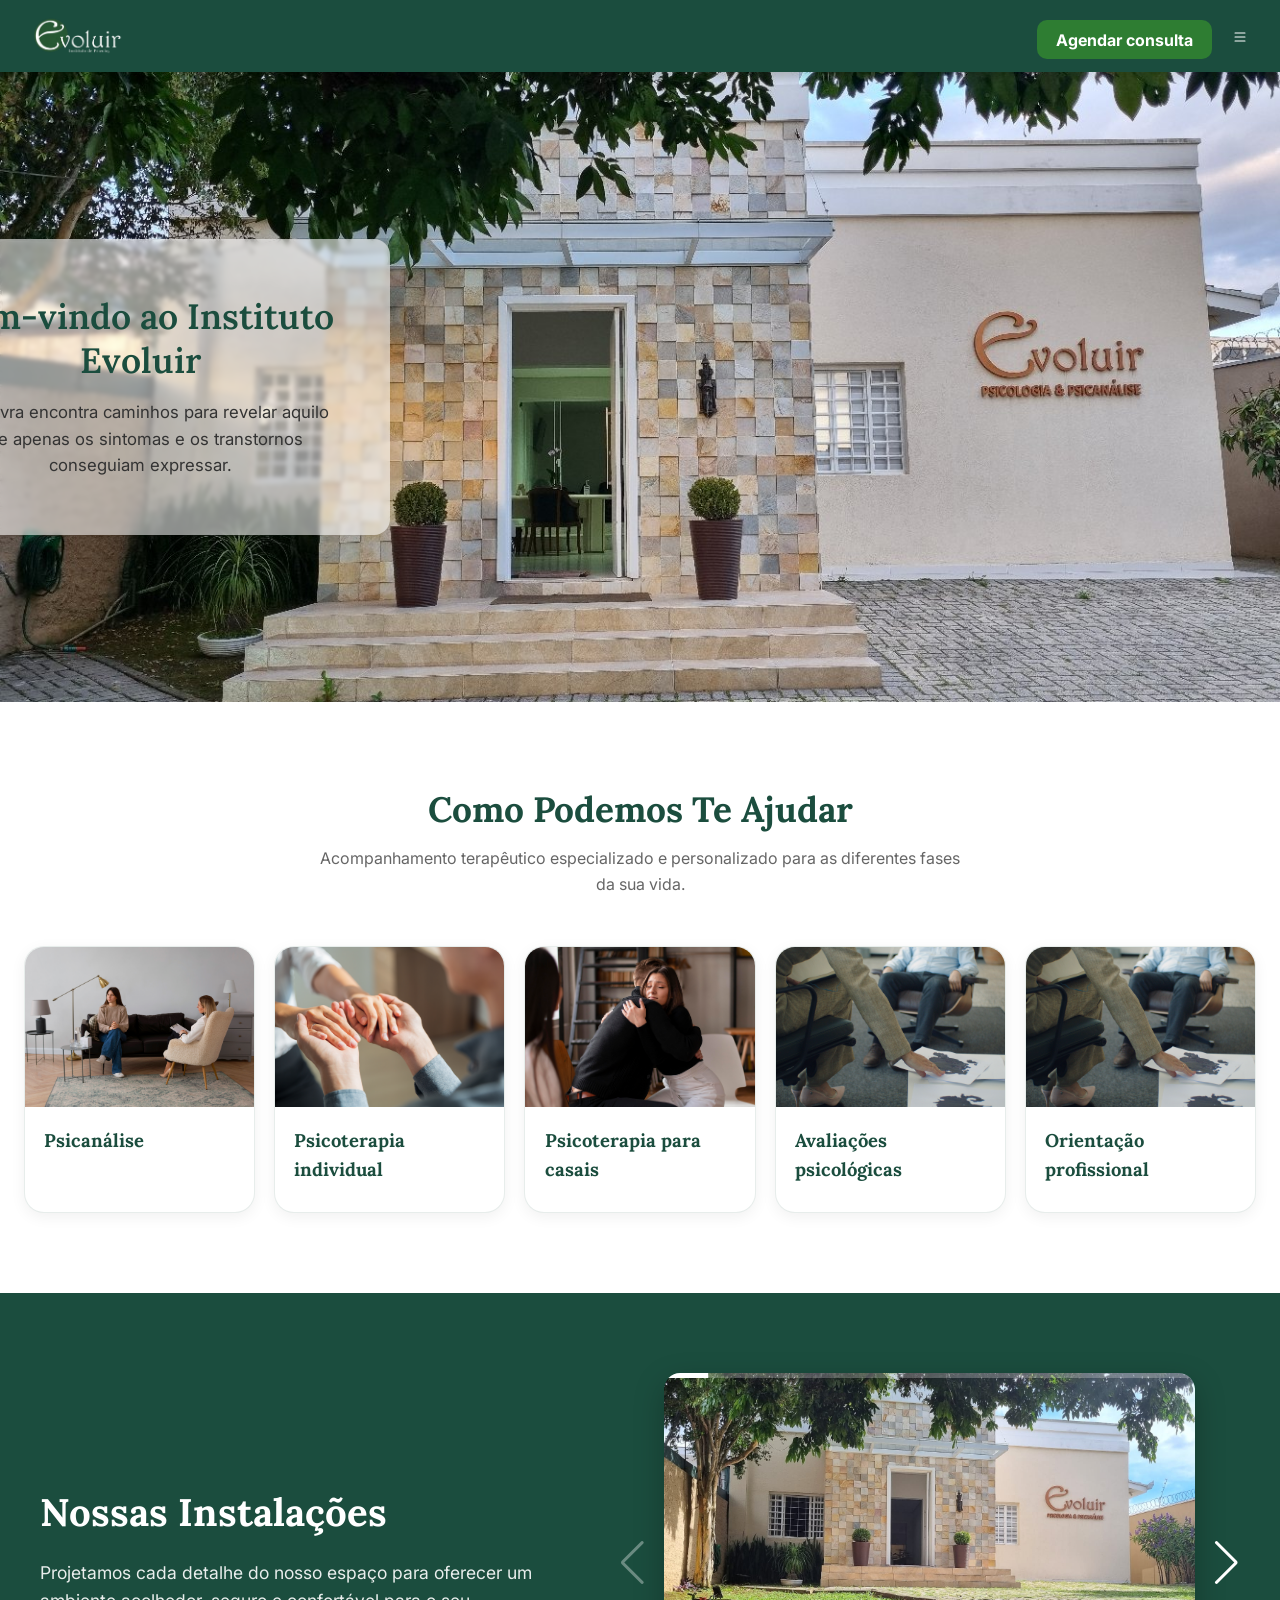
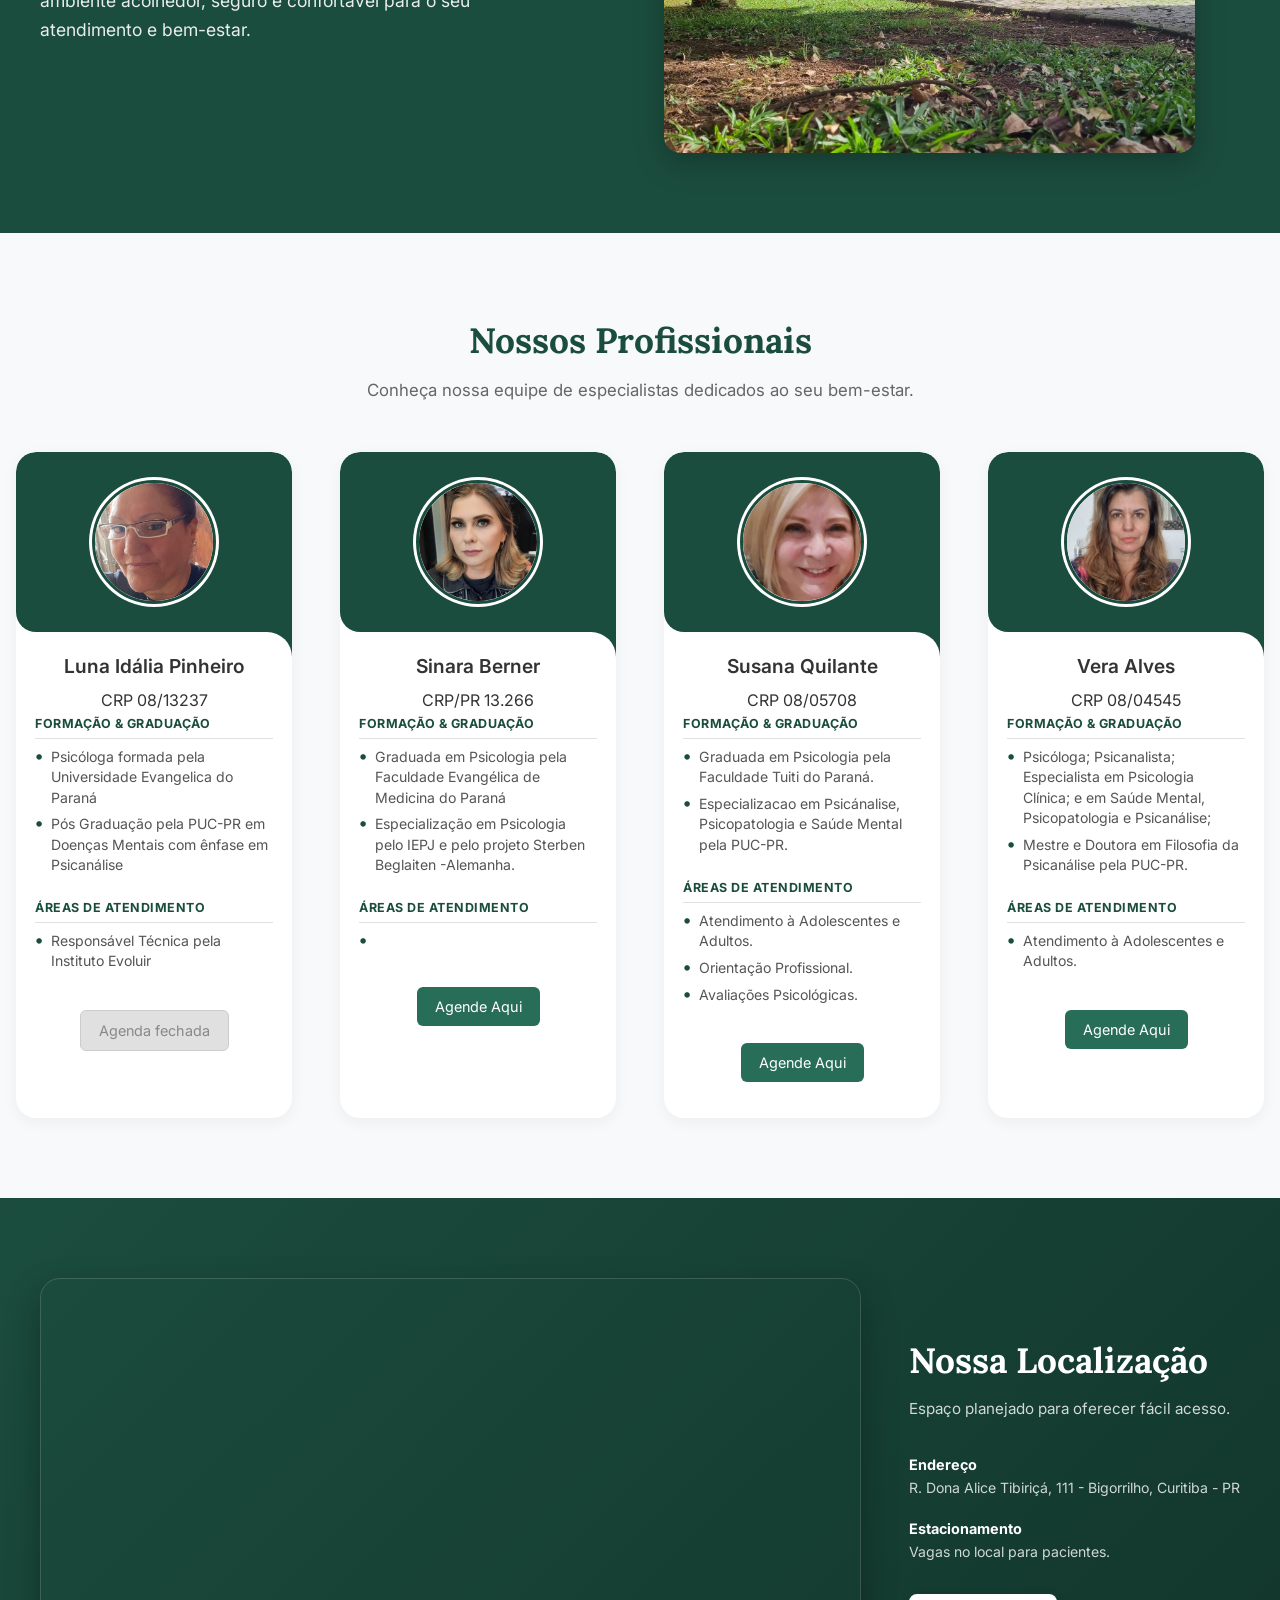
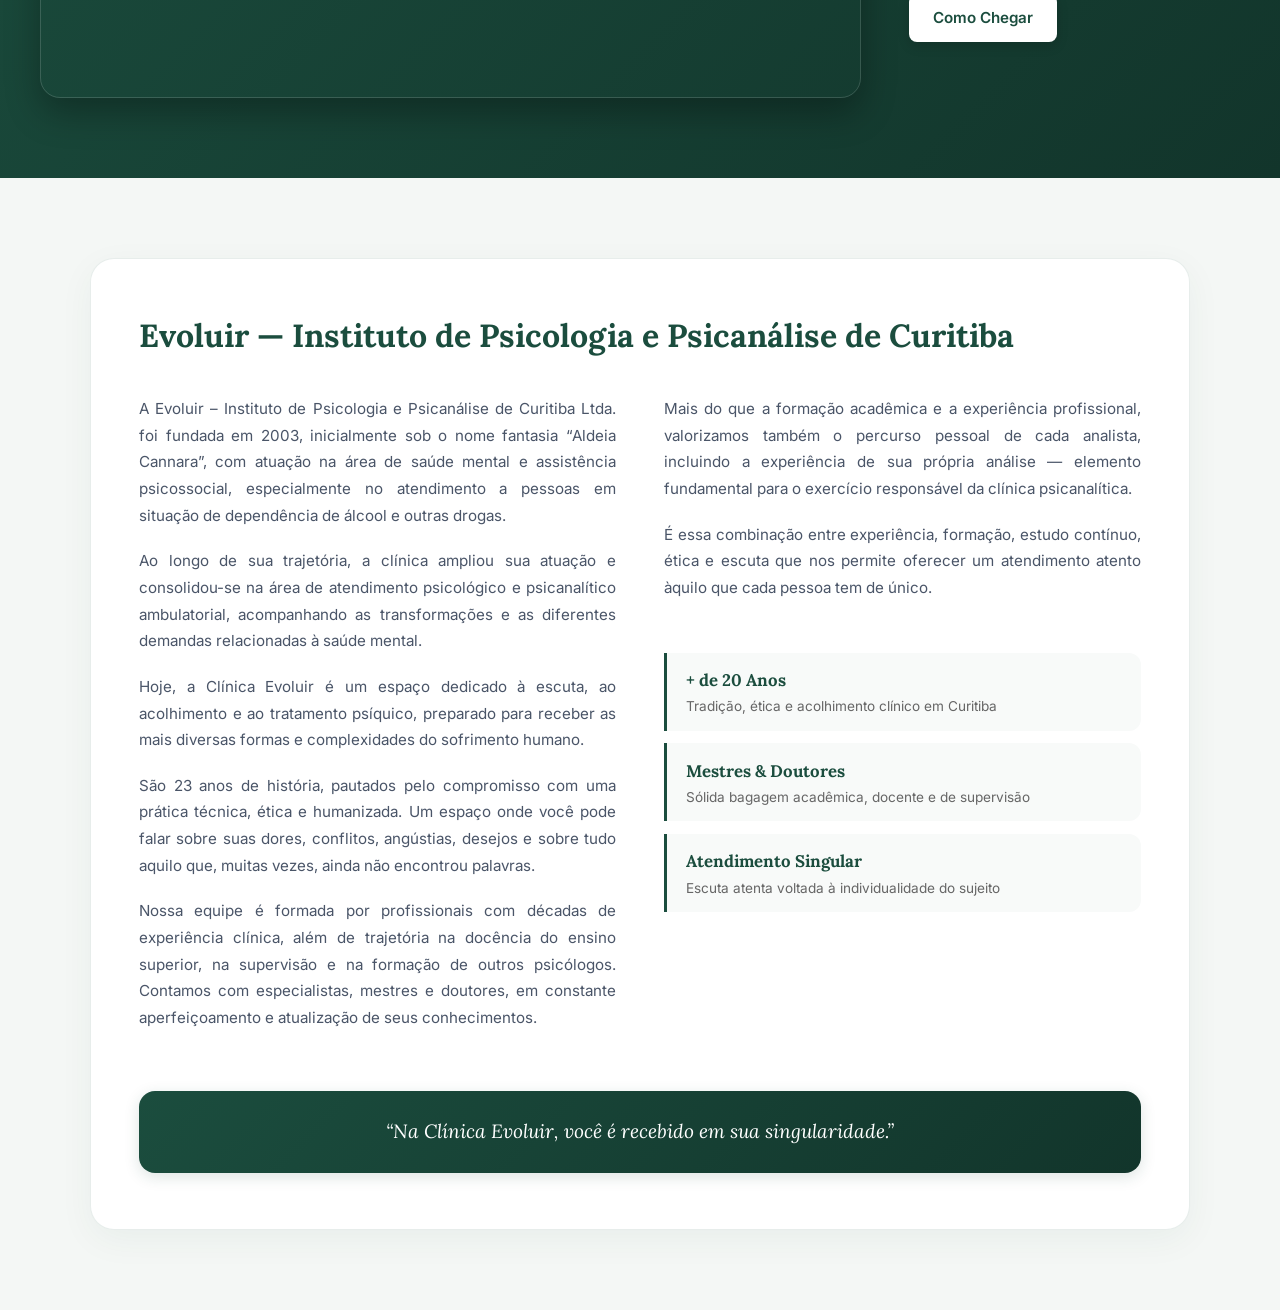
==== index.html @ 7d3ea805 "Files names changed to more appropriate names for the project. The main HTML file is now named index" ====
<!DOCTYPE html>
<html lang="en">
<meta name="viewport" content="width=device-width, initial-scale=1.0">
<head>
    <meta charset="UTF-8">
    <title>"Clinica Evoluir"</title>
    <!-- Link Swiper's CSS -->

    <link rel="stylesheet" href="swiper-bundle.min.css">

    <link rel="stylesheet" href="Site.css">
</head>
<body class="body">
    <header class="header">
        <div class="logo-nome">
            <img src="assets/logo-menu.png" alt="Logo da clínica" class="logo-img">
        </div>
        <div class="header-actions">
            <a href="#profissionais" class="agendar-button">Agendar consulta</a>
            <button class="menu-button" aria-label="Menu">
                <svg xmlns="http://www.w3.org/2000/svg" width="16" height="16" fill="currentColor" class="bi bi-list" viewBox="0 0 16 16">
                <path fill-rule="evenodd" d="M2.5 12a.5.5 0 0 1 .5-.5h10a.5.5 0 0 1 0 1H3a.5.5 0 0 1-.5-.5m0-4a.5.5 0 0 1 .5-.5h10a.5.5 0 0 1 0 1H3a.5.5 0 0 1-.5-.5m0-4a.5.5 0 0 1 .5-.5h10a.5.5 0 0 1 0 1H3a.5.5 0 0 1-.5-.5"/>
            </svg>
            </button>
        </div>
    </header>


    <main>
        <section class="hero">
            <div class="hero-overlay"></div>
            <div class="hero-content">
                <div class="hero-text">
                    <h1>Bem-vindo ao Instituto Evoluir</h1>
                    <p>A palavra encontra caminhos para revelar aquilo que apenas os sintomas e os transtornos conseguiam expressar.</p>
                </div>
                <!--<div class="hero-image">
                    <img src="assets/logo.png" alt="Imagem da logo-clinica">
                </div>-->   
            </div>
        </section>
        <section class="services">
                <div class="services-header">
                    <h2>Como Podemos Te Ajudar</h2>
                    <p>Acompanhamento terapêutico especializado e personalizado para as diferentes fases da sua vida.</p>
                </div>
            
                <div class="services-grid">
                    <div class="card">
                        <img src="assets/terapia.jpg" alt="Psicoterapia">
                        <div class="card-content">
                            <h2>Psicanálise</h2>
                            <p></p>
                        </div>
                    </div>
                    <div class="card">
                        <img src="assets/analise.jpg" alt="Análise Psicológica">
                        <div class="card-content">
                            <h2>Psicoterapia individual</h2>
                            <p></p>
                        </div>
                    </div>
                    <div class="card">
                        <img src="assets/casal.jpg" alt="Psicoterapia para casais">
                        <div class="card-content">
                            <h2>Psicoterapia para casais</h2>
                            <p></p>
                        </div>
                    </div>
                    <div class="card">
                        <img src="assets/porte.jpg" alt="Porte de arma">
                        <div class="card-content">
                            <h2>Avaliações psicológicas</h2>
                            <p></p>
                        </div>
                    </div>
                    <div class="card">
                        <img src="assets/porte.jpg" alt="Porte de arma">
                        <div class="card-content">
                            <h2>Orientação profissional</h2>
                            <p></p>
                        </div>
                    </div>
                </div>
            

        </section>  

        <section class="instalaions">
            <div class="instalaions-wrapper">
                
                <!-- Lado Esquerdo: Texto -->
                <div class="instalaions-text">
                    <h2>Nossas Instalações</h2>
                    <p>Projetamos cada detalhe do nosso espaço para oferecer um ambiente acolhedor, seguro e confortável para o seu atendimento e bem-estar.</p>
                </div>

                <!-- Lado Direito: Carrossel de Fotos Limpas -->
                <div class="ambientes-container">
                    <div class="ambientes-slider swiper">
                        <div class="swiper-wrapper">
                            
                            <div class="swiper-slide">
                                <img src="assets/entrada.jpeg" alt="Recepção da clínica" class="ambiente-img">
                            </div>

                            <div class="swiper-slide">
                                <img src="assets/hall.jpeg" alt="Hall de entrada" class="ambiente-img">
                            </div>

                            <div class="swiper-slide">
                                <img src="assets/porta.jpeg" alt="Entrada" class="ambiente-img">
                            </div>

                            <div class="swiper-slide">
                                <img src="assets/sala1.jpeg" alt="Sala 1" class="ambiente-img">
                            </div>

                            <div class="swiper-slide">
                                <img src="assets/porta.jpeg" alt="Sala 2" class="ambiente-img">
                            </div>

                            <div class="swiper-slide">
                                <img src="assets/sala3.jpeg" alt="Sala 3" class="ambiente-img">
                            </div>

                            <div class="swiper-slide">
                                <img src="assets/sala4.jpeg" alt="Sala 4" class="ambiente-img">
                            </div>

                            <div class="swiper-slide">
                                <img src="assets/sofas1.jpeg" alt="Sofas pequenos" class="ambiente-img">
                            </div>

                            <div class="swiper-slide">
                                <img src="assets/mesa.jpeg" alt="Mesa convievncia" class="ambiente-img">
                            </div>

                            <div class="swiper-slide">
                                <img src="assets/sofas2.jpeg" alt="Sofas grandes" class="ambiente-img">
                            </div>

                            <div class="swiper-slide">
                                <img src="assets/plantas.jpeg" alt="Plantas" class="ambiente-img">
                            </div>

                            <div class="swiper-slide">
                                <img src="assets/cafe.jpeg" alt="Mesa de café" class="ambiente-img">
                            </div>  
                        </div>
                        <div class="swiper-pagination amb-pagination"></div>
                    </div>

                    <!-- Botões e Paginação -->
                    <div class="swiper-button-next amb-next"></div>
                    <div class="swiper-button-prev amb-prev"></div>
                    
                </div>

            </div>
        </section>

        <section class="profissionals" id="profissionais">
            <!-- Cabeçalho -->
            <div class="professionals-header">
                <h1>Nossos Profissionais</h1>
                <p>Conheça nossa equipe de especialistas dedicados ao seu bem-estar.</p>
            </div>

            <!-- Grid de Cards -->
            <div class="professionals-grid">
                
                <!-- Profissional 1 -->
                <div class="card-profissional">
                    <div class="image-content">
                        <span class="overlay"></span>
                        <div class="card-image">
                            <img src="assets/luna.jpeg" alt="Psicóloga Vera" class="card-img">
                        </div>
                    </div>
                    <div class="card-profissional-content">
                        <h2 class="name">Luna Idália Pinheiro</h2>
                        <span class="crp">CRP 08/13237</span>

                        <div class="info-group">
                            <span class="group-title">Formação & Graduação</span>
                            <ul class="description-list">
                                <li>Psicóloga formada pela Universidade Evangelica do Paraná</li>
                                <li>Pós Graduação pela PUC-PR em Doenças Mentais com ênfase em Psicanálise</li>
                            </ul>
                        </div>

                        <div class="info-group">
                            <span class="group-title">Áreas de Atendimento</span>
                            <ul class="description-list">
                                <li>Responsável Técnica pela Instituto Evoluir</li>
                            </ul>
                        </div>

                        <a href="#" 
                        target="_blank" 
                        rel="noopener noreferrer" 
                        class="button-profissional agenda-fechada">
                            Agenda fechada
                        </a>
                    </div>
                </div>

                <!-- Profissional 2 -->
                <div class="card-profissional">
                    <div class="image-content">
                        <span class="overlay"></span>
                        <div class="card-image">
                            <img src="assets/sinara.jpeg" alt="Psicóloga Vera" class="card-img">
                        </div>
                    </div>
                    <div class="card-profissional-content">
                        <h2 class="name">Sinara Berner</h2>
                        <span class="crp">CRP/PR 13.266</span>

                        <div class="info-group">
                            <span class="group-title">Formação & Graduação</span>
                            <ul class="description-list">
                                <li>Graduada em Psicologia pela Faculdade Evangélica de Medicina do Paraná</li>
                                <li>Especialização em  Psicologia pelo IEPJ e pelo projeto Sterben Beglaiten -Alemanha.</li>
                            </ul>
                        </div>

                        <div class="info-group">
                            <span class="group-title">Áreas de Atendimento</span>
                            <ul class="description-list">
                                <li></li>
                            </ul>
                        </div>

                        <a href="https://wa.me/5541998379908?text=Ol%C3%A1!%20Gostaria%20de%20agendar%20uma%20consulta%20com%20a%20Sinara" 
                        target="_blank" 
                        rel="noopener noreferrer" 
                        class="button-profissional">
                            Agende Aqui
                        </a>
                    </div>
                </div>

                <!-- Profissional 3 -->
                <div class="card-profissional">
                    <div class="image-content">
                        <span class="overlay"></span>
                        <div class="card-image">
                            <img src="assets/susana.jpeg" alt="Psicóloga Susana" class="card-img">
                        </div>
                    </div>
                    <div class="card-profissional-content">
                        <h2 class="name">Susana Quilante</h2>
                        <span class="crp">CRP 08/05708</span>

                        <div class="info-group">
                            <span class="group-title">Formação & Graduação</span>
                            <ul class="description-list">
                                <li>Graduada em Psicologia pela Faculdade Tuiti do Paraná.</li>
                                <li>Especializacao em Psicánalise, Psicopatologia e Saúde Mental pela PUC-PR.</li>
                            </ul>
                        </div>

                        <div class="info-group">
                            <span class="group-title">Áreas de Atendimento</span>
                            <ul class="description-list">
                                <li>Atendimento à Adolescentes e Adultos.</li>
                                <li>Orientação Profissional.</li>
                                <li>Avaliações Psicológicas.</li>
                            </ul>
                        </div>

                        <a href="https://wa.me/5541996547427?text=Ol%C3%A1!%20Gostaria%20de%20agendar%20uma%20consulta%20com%20a%20Susana" 
                        target="_blank" 
                        rel="noopener noreferrer" 
                        class="button-profissional">
                            Agende Aqui
                        </a>
                    </div>
                </div>

                <!-- Profissional 4 -->
                <div class="card-profissional">
                    <div class="image-content">
                        <span class="overlay"></span>
                        <div class="card-image">
                            <img src="assets/vera.jpeg" alt="Psicóloga Vera" class="card-img">
                        </div>
                    </div>
                    <div class="card-profissional-content">
                        <h2 class="name">Vera Alves</h2>
                        <span class="crp">CRP 08/04545</span>

                        <div class="info-group">
                            <span class="group-title">Formação & Graduação</span>
                            <ul class="description-list">
                                <li>Psicóloga; Psicanalista; Especialista em Psicologia Clínica; e em Saúde Mental, Psicopatologia e Psicanálise; </li>
                                <li>Mestre e Doutora em Filosofia da Psicanálise pela PUC-PR.</li>
                            </ul>
                        </div>

                        <div class="info-group">
                            <span class="group-title">Áreas de Atendimento</span>
                            <ul class="description-list">
                                <li>Atendimento à Adolescentes e Adultos.</li>
                            </ul>
                        </div>

                        <a href="https://wa.me/5541991066056?text=Ol%C3%A1!%20Gostaria%20de%20agendar%20uma%20consulta%20com%20a%20Vera" 
                        target="_blank" 
                        rel="noopener noreferrer" 
                        class="button-profissional">
                            Agende Aqui
                        </a>
                    </div>
                </div>

            </div>
        </section>
        <section class="aboutUs">

        </section>
        
        <section class="location">  
            <div class="location-wrapper">

                <!-- Lado Esquerdo: Mapa em moldura elegante -->
                <div class="location-map">
                    <iframe 
                        src="https://www.google.com/maps/embed?pb=!1m18!1m12!1m3!1d3602.9744691841884!2d-49.30274632341815!3d-25.439117077555995!2m3!1f0!2f0!3f0!3m2!1i1024!2i768!4f13.1!3m3!1m2!1s0x94dce3eb5d4f36d3%3A0xaa6d01680b6d0984!2sEvoluir%20Cl%C3%ADnica%20de%20Psicologia%20e%20Psican%C3%A1lise!5e0!3m2!1spt-BR!2sbr!4v1788542280887!5m2!1spt-BR!2sbr" 
                        allowfullscreen="" 
                        loading="lazy" 
                        referrerpolicy="strict-origin-when-cross-origin">
                    </iframe>
                </div>

                <div class="location-card">
                    <h2>Nossa Localização</h2>
                    <p class="location-subtitle">Espaço planejado para oferecer fácil acesso.</p>

                    <div class="location-details">
                        <div class="detail-item">
                            <div>
                                <strong>Endereço</strong>
                                <p>R. Dona Alice Tibiriçá, 111 - Bigorrilho, Curitiba - PR</p>
                            </div>
                        </div>

                        <div class="detail-item">
                            <div>
                                <strong>Estacionamento</strong>
                                <p>Vagas no local para pacientes.</p>
                            </div>
                        </div>
                    </div>

                    <a href="https://maps.app.goo.gl/1vrcuGnahmhShTMq5" target="_blank" class="btn-maps">
                        Como Chegar
                    </a>
                </div>

            </div>
        </section>

       <section class="about" id="sobre">
            <div class="about-card">
                
                <!-- Cabeçalho -->
                <div class="about-header">
                    <h2>Evoluir — Instituto de Psicologia e Psicanálise de Curitiba</h2>
                </div>

                <!-- Layout em 2 Colunas -->
                <div class="about-grid">
                    
                    <!-- Coluna Esquerda: 5 Parágrafos -->
                    <div class="about-text-block">
                        <p>
                            A Evoluir – Instituto de Psicologia e Psicanálise de Curitiba Ltda. foi fundada em 2003, inicialmente sob o nome fantasia “Aldeia Cannara”, com atuação na área de saúde mental e assistência psicossocial, especialmente no atendimento a pessoas em situação de dependência de álcool e outras drogas.
                        </p>
                        <p>
                            Ao longo de sua trajetória, a clínica ampliou sua atuação e consolidou-se na área de atendimento psicológico e psicanalítico ambulatorial, acompanhando as transformações e as diferentes demandas relacionadas à saúde mental.
                        </p>
                        <p>
                            Hoje, a Clínica Evoluir é um espaço dedicado à escuta, ao acolhimento e ao tratamento psíquico, preparado para receber as mais diversas formas e complexidades do sofrimento humano.
                        </p>
                        <p>
                            São 23 anos de história, pautados pelo compromisso com uma prática técnica, ética e humanizada. Um espaço onde você pode falar sobre suas dores, conflitos, angústias, desejos e sobre tudo aquilo que, muitas vezes, ainda não encontrou palavras.
                        </p>
                        <p>
                            Nossa equipe é formada por profissionais com décadas de experiência clínica, além de trajetória na docência do ensino superior, na supervisão e na formação de outros psicólogos. Contamos com especialistas, mestres e doutores, em constante aperfeiçoamento e atualização de seus conhecimentos.
                        </p>
                    </div>

                    <!-- Coluna Direita: 2 Parágrafos Finais + 3 Pilares -->
                    <div class="about-text-block">
                        <p>
                            Mais do que a formação acadêmica e a experiência profissional, valorizamos também o percurso pessoal de cada analista, incluindo a experiência de sua própria análise — elemento fundamental para o exercício responsável da clínica psicanalítica.
                        </p>
                        <p>
                            É essa combinação entre experiência, formação, estudo contínuo, ética e escuta que nos permite oferecer um atendimento atento àquilo que cada pessoa tem de único.
                        </p>

                        <!-- 3 Pilares abaixo dos 2 últimos parágrafos -->
                        <div class="about-pillars">
                            <div class="pillar-item">
                                <strong>+ de 20 Anos</strong>
                                <span>Tradição, ética e acolhimento clínico em Curitiba</span>
                            </div>
                            <div class="pillar-item">
                                <strong>Mestres & Doutores</strong>
                                <span>Sólida bagagem acadêmica, docente e de supervisão</span>
                            </div>
                            <div class="pillar-item">
                                <strong>Atendimento Singular</strong>
                                <span>Escuta atenta voltada à individualidade do sujeito</span>
                            </div>
                        </div>
                    </div>

                </div>

                <!-- Banner de Fechamento -->
                <div class="about-quote">
                    <p>“Na Clínica Evoluir, você é recebido em sua singularidade.”</p>
                </div>

            </div>
        </section>
    </main>
</body>

<!-- Swiper JS -->
    <script src="swiper-bundle.min.js"></script>
    <script src="scripts.js"></script>


</html>
---- Site.css ----
@import url('https://fonts.googleapis.com/css2?family=Inter:wght@300;400;600&family=Lora:wght@500;600&display=swap');
* {
  margin: 0;
  padding: 0;
  box-sizing: border-box;
}

html{
  scroll-behavior: smooth;
}

.header {
  background-color: #1b4d3e;
  color: #fff;
  box-shadow: 0 6px 6px rgba(0, 0, 0, 0.1);
  display: flex;
  justify-content: space-between;
  align-items: center;
  padding: 1rem 2rem;
  position: sticky;
  top: 0;
  z-index: 100;
  font-weight: bold;
}
.logo-nome {
  display: flex;
  align-items: center;
}
.logo-img {
  height: 40px; /* Altura ideal para cabeçalhos (ajuste entre 35px e 50px se precisar) */
  width: auto;  /* Mantém a proporção original da imagem sem achatar */
  object-fit: contain;
}
    
.agendar-button {
  background-color: #2e7d32;
  color: white;
  padding: 0.6rem 1.2rem;
  text-decoration: none;
  border-radius: 10px;
  font-weight: bold;
}

.menu-button {
  background: none;
  border: none;
  color: white;
  font-size: 1.8rem;
  cursor: pointer;
  margin-left: 1rem;
}
.body {
  font-family: 'Inter', sans-serif;
  line-height: 1.6;
  color: #333;
    
}

.hero {
  position: relative;
  min-height: 70vh;
  display: flex;
  align-items: center;
  justify-content: center;
  overflow: hidden;
  color: white;
  isolation: isolate;
}

.hero::before {
  content: "";
  position: absolute;
  top: 0;
  left: 0;
  width: 100%;
  height: 100%;
  background-image:url('assets/clinica.jpeg');
  background-size: cover;
  background-position: center;
  z-index: -1;
}

/* 1. ESTILOS DE COMPUTADOR (Fora do @media) */
.hero-content {
  display: flex;
  flex-direction: row; /* Fica lado a lado por padrão */
  justify-content: space-between;
  align-items: center;
  width: 100%;
  max-width: 1100px;
  padding-left: 0;
  margin-left: -400px;
  z-index: 1;
}

.hero-text {
  flex: 1;
  max-width: 500px; /* Limita a largura da caixa para não ocupar a tela toda */
  background: rgba(255, 255, 255, 0.55); /* Branco com 60% de opacidade */
  backdrop-filter: blur(2px); /* Suaviza sutilmente a imagem exatamente atrás do card */
  padding: 3.5rem;
  border-radius: 16px;
  box-shadow: 0 10px 30px rgba(0, 0, 0, 0.12); /* Sombra leve para dar profundidade */
 
  
  text-align: center;
  display: flex;
  flex-direction: column;
  align-items: center;
}

.hero-text h1 {
  font-family: 'Lora', serif;
  font-size: 2.2rem;
  font-weight: 600;
  line-height: 1.25;
  color: #1b4d3e; /* Verde institucional da clínica */
  margin-bottom: 1rem;
}
.hero-text p {
  font-family: 'Inter', sans-serif;
  font-size: 1.05rem;
  font-weight: 400;
  line-height: 1.6;
  color: #333333; /* Texto escuro para perfeita leitura */
  margin-bottom: 0;
}

.hero-image {
  flex: 1;
  display: flex;
  justify-content: flex-end;
}

.hero-image img {
  max-width: 100%;
  width: 100%;
  height: auto;
}

/* 2. ESTILOS DE CELULAR (Apenas o que muda em telas pequenas) */
@media (max-width: 768px) {
  .hero-content {
    flex-direction: column-reverse; /* Empilha no celular: logo acima do texto */
    text-align: center;
  }

  .hero-text {
    margin-left: 0;
  }

  .hero-image {
    justify-content: center;
    margin-bottom: 1.5rem;
  }
}

/* Seção Geral */
.services {
  padding: 5rem 1.5rem;
  background-color: #ffffff;
  display: flex;
  flex-direction: column;
  align-items: center;
  width: 100%;
  box-sizing: border-box;
}

/* Cabeçalho no Topo */
.services-header {
  text-align: center;
  max-width: 650px;
  margin-bottom: 3rem;
}

.services-header h2 {
  font-family: 'Lora', serif;
  font-size: 2.2rem;
  color: #1b4d3e;
  margin-bottom: 0.5rem;
}

.services-header p {
  font-family: 'Inter', sans-serif;
  font-size: 1rem;
  color: #666666;
}

/* GRADE DE 5 COLUNAS LADO A LADO NO PC */
.services-grid {
  display: grid;
  grid-template-columns: repeat(5, 1fr); /* Força os 5 cards na mesma linha */
  gap: 1.2rem;
  max-width: 1400px;
  width: 100%;
}

/* Card Individual */
.card {
  background-color: #ffffff;
  border-radius: 20px;
  overflow: hidden;
  box-shadow: 0 4px 15px rgba(0, 0, 0, 0.06);
  border: 1px solid rgba(27, 77, 62, 0.1);
  display: flex;
  flex-direction: column;
  transition: transform 0.3s ease, box-shadow 0.3s ease;
}

.card:hover {
  transform: translateY(-5px);
  box-shadow: 0 10px 25px rgba(0, 0, 0, 0.12);
}

.card img {
  width: 100%;
  height: 160px; /* Altura ajustada para equilibrar com os 5 cards na linha */
  object-fit: cover;
}

.card-content {
  padding: 1.2rem;
  display: flex;
  flex-direction: column;
  flex-grow: 1;
}

.card-content h2 {
  font-family: 'Lora', serif;
  font-size: 1.15rem; /* Tamanho de fonte ajustado para os títulos caberem sem quebrar linhas desnecessárias */
  color: #1b4d3e;
  margin-bottom: 8px;
}

.card-content p {
  font-family: 'Inter', sans-serif;
  font-size: 0.85rem;
  color: #555555;
  line-height: 1.4;
  margin: 0;
}

/* Quebras de responsividade conforme a tela diminui */
@media (max-width: 1100px) {
  .services-grid {
    grid-template-columns: repeat(3, 1fr); /* 3 por linha em telas médias */
  }
}

@media (max-width: 768px) {
  .services-grid {
    grid-template-columns: repeat(2, 1fr); /* 2 por linha em tablets */
  }
}

@media (max-width: 500px) {
  .services-grid {
    grid-template-columns: 1fr; /* 1 por linha em celulares */
  }
}

/* Seção Principal */
.profissionals {
  padding: 5rem 1rem;
  background-color: #f8f9fa;
  display: flex;
  flex-direction: column;
  align-items: center;
}

/* Cabeçalho */
.professionals-header {
  text-align: center;
  max-width: 600px;
  margin-bottom: 3rem;
}

.professionals-header h1 {
  font-family: 'Lora', serif;
  font-size: 2.2rem;
  color: #1b4d3e;
  margin-bottom: 0.5rem;
}

/* Grupo de Informações */
.info-group {
  width: 100%;
  text-align: left;
  margin-bottom: 1rem;
  box-sizing: border-box;
}

/* Título da Categoria */
.group-title {
  display: block;
  font-family: 'Inter', sans-serif;
  font-size: 0.78rem;
  font-weight: 700;
  text-transform: uppercase;
  letter-spacing: 0.5px;
  color: #1b4d3e;
  margin-bottom: 0.5rem;
  border-bottom: 1px solid #e0e0e0;
  padding-bottom: 4px;
}

/* Lista sem recuos estranhos */
.description-list {
  list-style: none;
  padding: 0;
  margin: 0;
  width: 100%;
}

/* Flexbox no Item: garante alinhamento perfeito de todas as linhas */
.description-list li {
  display: flex;
  align-items: flex-start; /* Alinha o ponto no topo da primeira linha */
  gap: 8px;                /* Espaço fixo entre o ponto e o texto */
  font-family: 'Inter', sans-serif;
  font-size: 0.88rem;
  color: #555555;
  line-height: 1.45;
  margin-bottom: 0.4rem;
}

/* Marcador (Ponto) como elemento Flex isolado */
.description-list li::before {
  content: "•";
  color: #1b4d3e;
  font-weight: bold;
  font-size: 1.1rem;
  line-height: 1;
  flex-shrink: 0; /* Impede o ponto de ser esmagado pelo texto */
}

.description-list li strong {
  color: #1b4d3e;
}

.professionals-header p {
  font-family: 'Inter', sans-serif;
  font-size: 1.05rem;
  color: #666666;
}

/* Grid Lado a Lado */
.professionals-grid {
  display: grid;
  grid-template-columns: repeat(4, 1fr); /* 4 colunas em telas grandes */
  gap:3rem;
  max-width: 1400px;
  width: 100%;
}

/* Estilo e Animação do Card */
.card-profissional {
  border-radius: 20px;
  background-color: #ffffff;
  box-shadow: 0 4px 15px rgba(0, 0, 0, 0.05);
  transition: transform 0.3s ease, box-shadow 0.3s ease;
  overflow: hidden;
  padding-bottom: 1rem;
}

.card-profissional:hover {

  box-shadow: 0 12px 25px rgba(0, 0, 0, 0.1);
}

/* Detalhes internos mantidos */
.image-content {
  position: relative;
  display: flex;
  justify-content: center;
  padding: 25px 0;
}

.overlay {
  position: absolute;
  left: 0;
  top: 0;
  width: 100%;
  height: 100%;
  background-color: #1b4d3e;
  border-radius: 20px 20px 0 20px;
}

.overlay::before,
.overlay::after {
  content: "";
  position: absolute;
  right: 0;
  bottom: -40px;
  width: 40px;
  height: 40px;
  background-color: #1b4d3e;
}

.overlay::after {
  border-radius: 0 25px 0 0;
  background-color: white;
}

.card-image {
  position: relative;
  height: 130px;
  width: 130px;
  border-radius: 50%;
  background-color: #fff;
  padding: 3px;
}

.card-image .card-img {
  height: 100%;
  width: 100%;
  object-fit: cover;
  border-radius: 50%;
  border: 3px solid #1b4d3e;
}

.card-profissional-content {
  display: flex;
  flex-direction: column;
  align-items: center;
  padding: 1.2rem 1.2rem;
  text-align: center;
}

.name {
  font-size: 1.2rem;
  font-weight: 600;
  color: #333;
  margin-bottom: 0.4rem;
}

.description {
  font-size: 0.9rem;
  color: #666;
  line-height: 1.4;
}

.button-profissional {
  border: none;
  font-size: 0.9rem;
  text-decoration: none !important;
  color: #fff;
  padding: 8px 18px;
  background-color: #286d58;
  border-radius: 6px;
  margin-top: 1rem;
  transition: background-color 0.3s ease;
  cursor: pointer;
}

.button-profissional:hover {
  background-color: #1b4d3e;
}

a.button-profissional.agenda-fechada {
  background-color: #e0e0e0 !important;
  color: #888888 !important;
  pointer-events: none; /* Bloqueia o clique do usuário */
  cursor: not-allowed;  /* Exibe o ícone de bloqueado ao passar o cursor */
  box-shadow: none !important;
  transform: none !important;
  border: 1px solid #cccccc;
}

/* Responsividade (Tablet e Celular) */
@media (max-width: 1024px) {
  .professionals-grid {
    grid-template-columns: repeat(2, 1fr); /* 2 por linha no Tablet */
  }
}

@media (max-width: 600px) {
  .professionals-grid {
    grid-template-columns: 1fr; /* 1 por linha no Celular */
    gap: 1.5rem;

    .card-profissional-content{
      padding: 1.2rem 1.5rem;
    }
  }
}
.swiper-button-next,
.swiper-button-prev{
  color: #1b4d3e;
  transition: color 0.3s ease;
}


.swiper-button-next::before,
.swiper-button-prev::before{
  font-size: 40px;
}

.swiper-button-next{
  right: 0;
}

.swiper-button-prev{
  left: 0;
}

.swiper-pagination-bullet{
  background-color: #1b4d3e;
  opacity: 0.7;
  transition: all 0.3s ease;
}

@media screen and (max-width: 768px) {
  .swiper-button-next,
  .swiper-button-prev {
    display: none;
  }
  .slider-content{
    margin: 0 10px;
  }
  
}

/* Container Principal com Fundo Verde */
.instalaions {
  background-color: #1b4d3e;
  padding: 5rem 2rem;
  color: #ffffff;
}

.instalaions-wrapper {
  max-width: 1200px;
  margin: 0 auto;
  display: flex;
  align-items: center;
  gap: 3rem;
}

/* 1. Lado Esquerdo: Texto */
.instalaions-text {
  flex: 1;
  text-align: left;
}

.instalaions-text h2 {
  font-family: 'Lora', serif;
  font-size: 2.4rem;
  margin-bottom: 1rem;
  color: #ffffff;
}

.instalaions-text p {
  font-family: 'Inter', sans-serif;
  font-size: 1.1rem;
  line-height: 1.6;
  color: rgba(255, 255, 255, 0.9);
}

/* Container do Carrossel */
.ambientes-container {
  position: relative;
  flex: 1;
  width: 100%;
  padding: 0 45px;
  min-width: 0;
}

.ambientes-slider {
  position: relative;
  overflow: hidden;
  border-radius: 16px;
  box-shadow: 0 10px 30px rgba(0, 0, 0, 0.25); /* Sombra elegante sobre o fundo verde */
}

/* Estilo direto da Imagem */
.ambiente-img {
  width: 100%;
  height: 380px; /* Aumentada a altura para valorizar a foto da clínica */
  object-fit: cover;
  display: block;
  border-radius: 16px;
}

/* Setas e Paginação */
.amb-next, .amb-prev {
  color: #ffffff;
  transition: opacity 0.3s ease;
}

.amb-next:hover, .amb-prev:hover {
  opacity: 0.7;
}

.amb-pagination .swiper-pagination-bullet {
  background-color: #ffffff;
  opacity: 0.4;
}

.amb-pagination .swiper-pagination-bullet-active {
  background-color: #ffffff;
  opacity: 1;
}

@media (max-width: 900px) {
  .ambiente-img {
    height: 260px; /* Altura reduzida para celulares */
  }
}


/* 1. Posiciona e estiliza o trilho da barra de progresso */
.amb-pagination.swiper-pagination-progressbar {
  
  height: 5px;
  background: rgba(255, 255, 255, 0.25); /* Fundo sutil translúcido */
  border-radius: 16px 16px 0 0;
  overflow: hidden;
}

/* 2. Estiliza o preenchimento ativo da barra */
.amb-pagination .swiper-pagination-progressbar-fill {
  background-color: #ffffff !important; /* Cor da barra preenchida */
}
.location {
  background: linear-gradient(135deg, #1b4d3e 0%, #12352b 100%);
  padding: 5rem 2rem;
  color: #ffffff;
}

.location-wrapper {
  max-width: 1200px;
  margin: 0 auto;
  display: flex;
  align-items: center;
  gap: 3rem;
}

/* 1. Moldura do Mapa */
.location-map {
  flex: 1.1;
  height: 420px;
  border-radius: 20px;
  overflow: hidden;
  box-shadow: 0 15px 35px rgba(0, 0, 0, 0.3);
  border: 1px solid rgba(255, 255, 255, 0.15);
}

.location-map iframe {
  width: 100%;
  height: 100%;
  border: 0;
}



.location-card h2 {
  font-family: 'Lora', serif;
  font-size: 2.2rem;
  color: #ffffff;
  margin-bottom: 0.5rem;
}

.location-subtitle {
  font-family: 'Inter', sans-serif;
  font-size: 0.95rem;
  color: rgba(255, 255, 255, 0.8);
  margin-bottom: 2rem;
}

/* Detalhes de Endereço/Estacionamento */
.location-details {
  display: flex;
  flex-direction: column;
  gap: 1.2rem;
  margin-bottom: 2rem;
}

.detail-item {
  display: flex;
  align-items: flex-start;
  gap: 1rem;
}

.detail-icon {
  font-size: 1.3rem;
  background: rgba(255, 255, 255, 0.12);
  padding: 8px;
  border-radius: 10px;
  line-height: 1;
}

.detail-item strong {
  display: block;
  font-family: 'Inter', sans-serif;
  font-size: 0.9rem;
  color: #ffffff;
  margin-bottom: 2px;
}

.detail-item p {
  font-family: 'Inter', sans-serif;
  font-size: 0.88rem;
  color: rgba(255, 255, 255, 0.8);
  margin: 0;
  line-height: 1.4;
}

/* Botão de Rotas */
.btn-maps {
  display: inline-block;
  background-color: #ffffff;
  color: #1b4d3e;
  font-family: 'Inter', sans-serif;
  font-weight: 600;
  font-size: 0.95rem;
  padding: 12px 24px;
  border-radius: 8px;
  text-decoration: none;
  transition: all 0.3s ease;
  box-shadow: 0 4px 12px rgba(0, 0, 0, 0.15);
}

.btn-maps:hover {
  background-color: #e2ece9;
  transform: translateY(-2px);
  box-shadow: 0 6px 18px rgba(0, 0, 0, 0.25);
}

/* Responsivo */
@media (max-width: 900px) {
  .location-wrapper {
    flex-direction: column-reverse;
    gap: 2rem;
  }

  .location-card {
    padding: 1.8rem;
    width: 100%;
  }

  .location-map {
    width: 100%;
    height: 300px;
  }
}
/* Container da Seção */
.about {
  padding: 5rem 2rem;
  background-color: #f4f7f5;
  display: flex;
  justify-content: center;
  align-items: center;
  box-sizing: border-box;
}

/* Card Emoldurado */
.about-card {
  max-width: 1100px;
  width: 100%;
  background-color: #ffffff;
  border-radius: 24px;
  padding: 3.5rem 3rem;
  box-shadow: 0 10px 35px rgba(27, 77, 62, 0.05);
  border: 1px solid rgba(27, 77, 62, 0.1);
}

.about-tag {
  display: inline-block;
  background-color: #e8f0ec;
  color: #1b4d3e;
  font-family: 'Inter', sans-serif;
  font-size: 0.8rem;
  font-weight: 600;
  padding: 6px 16px;
  border-radius: 50px;
  text-transform: uppercase;
  letter-spacing: 1px;
  margin-bottom: 1rem;
}

.about-header h2 {
  font-family: 'Lora', serif;
  font-size: 2rem;
  color: #1b4d3e;
  margin-bottom: 2.5rem;
  line-height: 1.3;
}

/* Grid de 2 Colunas */
.about-grid {
  display: grid;
  grid-template-columns: 1fr 1fr;
  gap: 3rem;
  align-items: stretch; /* Garante altura igual entre as duas colunas */
}

.about-text-block p {
  font-family: 'Inter', sans-serif;
  font-size: 0.95rem;
  color: #4a5568;
  line-height: 1.75;
  margin-bottom: 1.2rem;
  text-align: justify; /* Alinha o texto na margem direita e esquerda */
  hyphens: auto;
}

.about-text-block:last-child {
  display: flex;
  flex-direction: column;
}

/* Estilização dos 3 Pilares na Coluna da Direita */
.about-pillars {
  display: flex;
  flex-direction: column;
  gap: 0.8rem;
  margin-top: 2rem; /* Aumente este valor (ex: 4rem, 5rem) para descer mais */
}

.pillar-item {
  background-color: #f8faf9;
  border-left: 3px solid #1b4d3e;
  padding: 0.9rem 1.2rem;
  border-radius: 0 12px 12px 0;
  display: flex;
  flex-direction: column;
  gap: 0.2rem;
  transition: transform 0.2s ease, background-color 0.2s ease;
}

.pillar-item strong {
  font-family: 'Lora', serif;
  font-size: 1.05rem;
  color: #1b4d3e;
}

.pillar-item span {
  font-family: 'Inter', sans-serif;
  font-size: 0.85rem;
  color: #666666;
  line-height: 1.4;
}

/* Banner de Destaque da Frase Final */
.about-quote {
  margin-top: 2.5rem;
  background: linear-gradient(135deg, #1b4d3e 0%, #12352b 100%);
  padding: 1.6rem 2rem;
  border-radius: 16px;
  text-align: center;
  box-shadow: 0 4px 15px rgba(27, 77, 62, 0.15);
}

.about-quote p {
  font-family: 'Lora', serif;
  font-size: 1.2rem;
  font-style: italic;
  color: #ffffff;
  margin: 0;
}

/* Responsividade */
@media (max-width: 900px) {
  .about-card {
    padding: 2rem 1.5rem;
  }
  
  .about-grid {
    grid-template-columns: 1fr;
    gap: 1.5rem;
  }

  .about-header h2 {
    font-size: 1.6rem;
  }
}
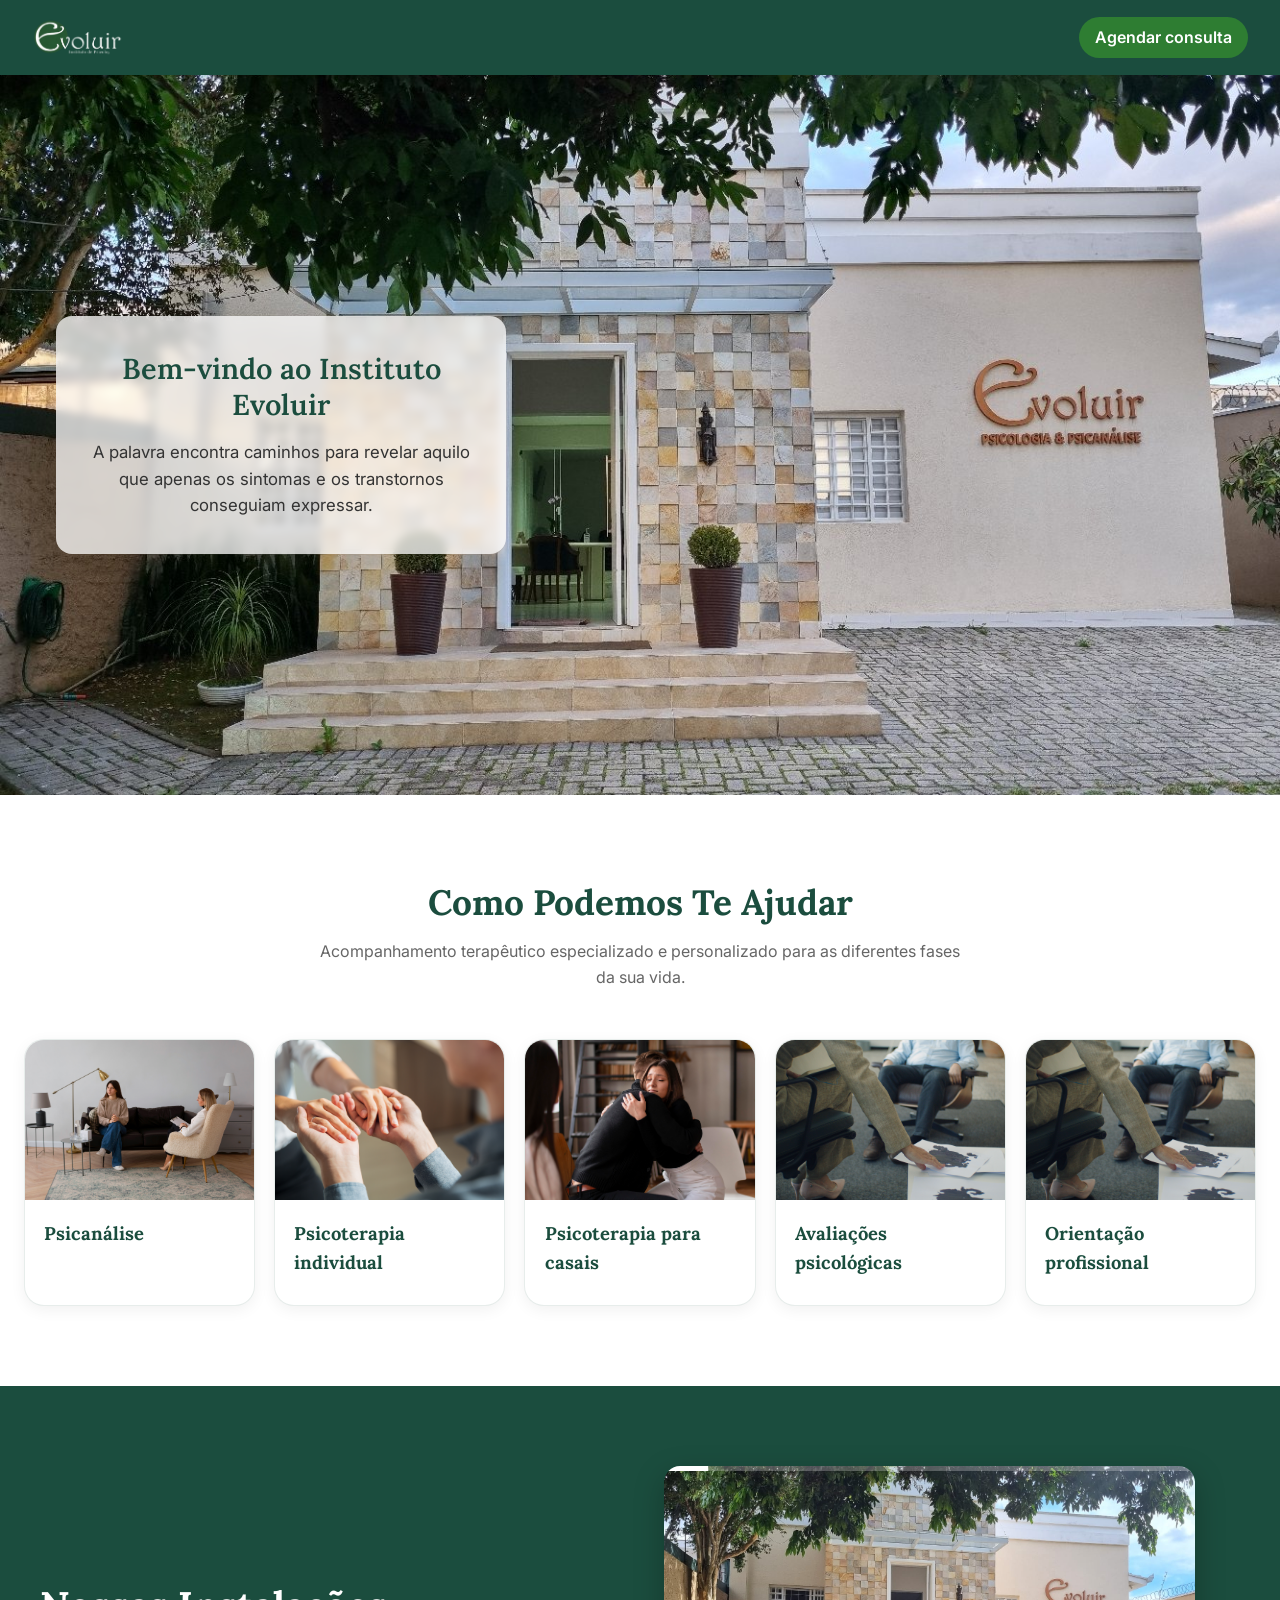
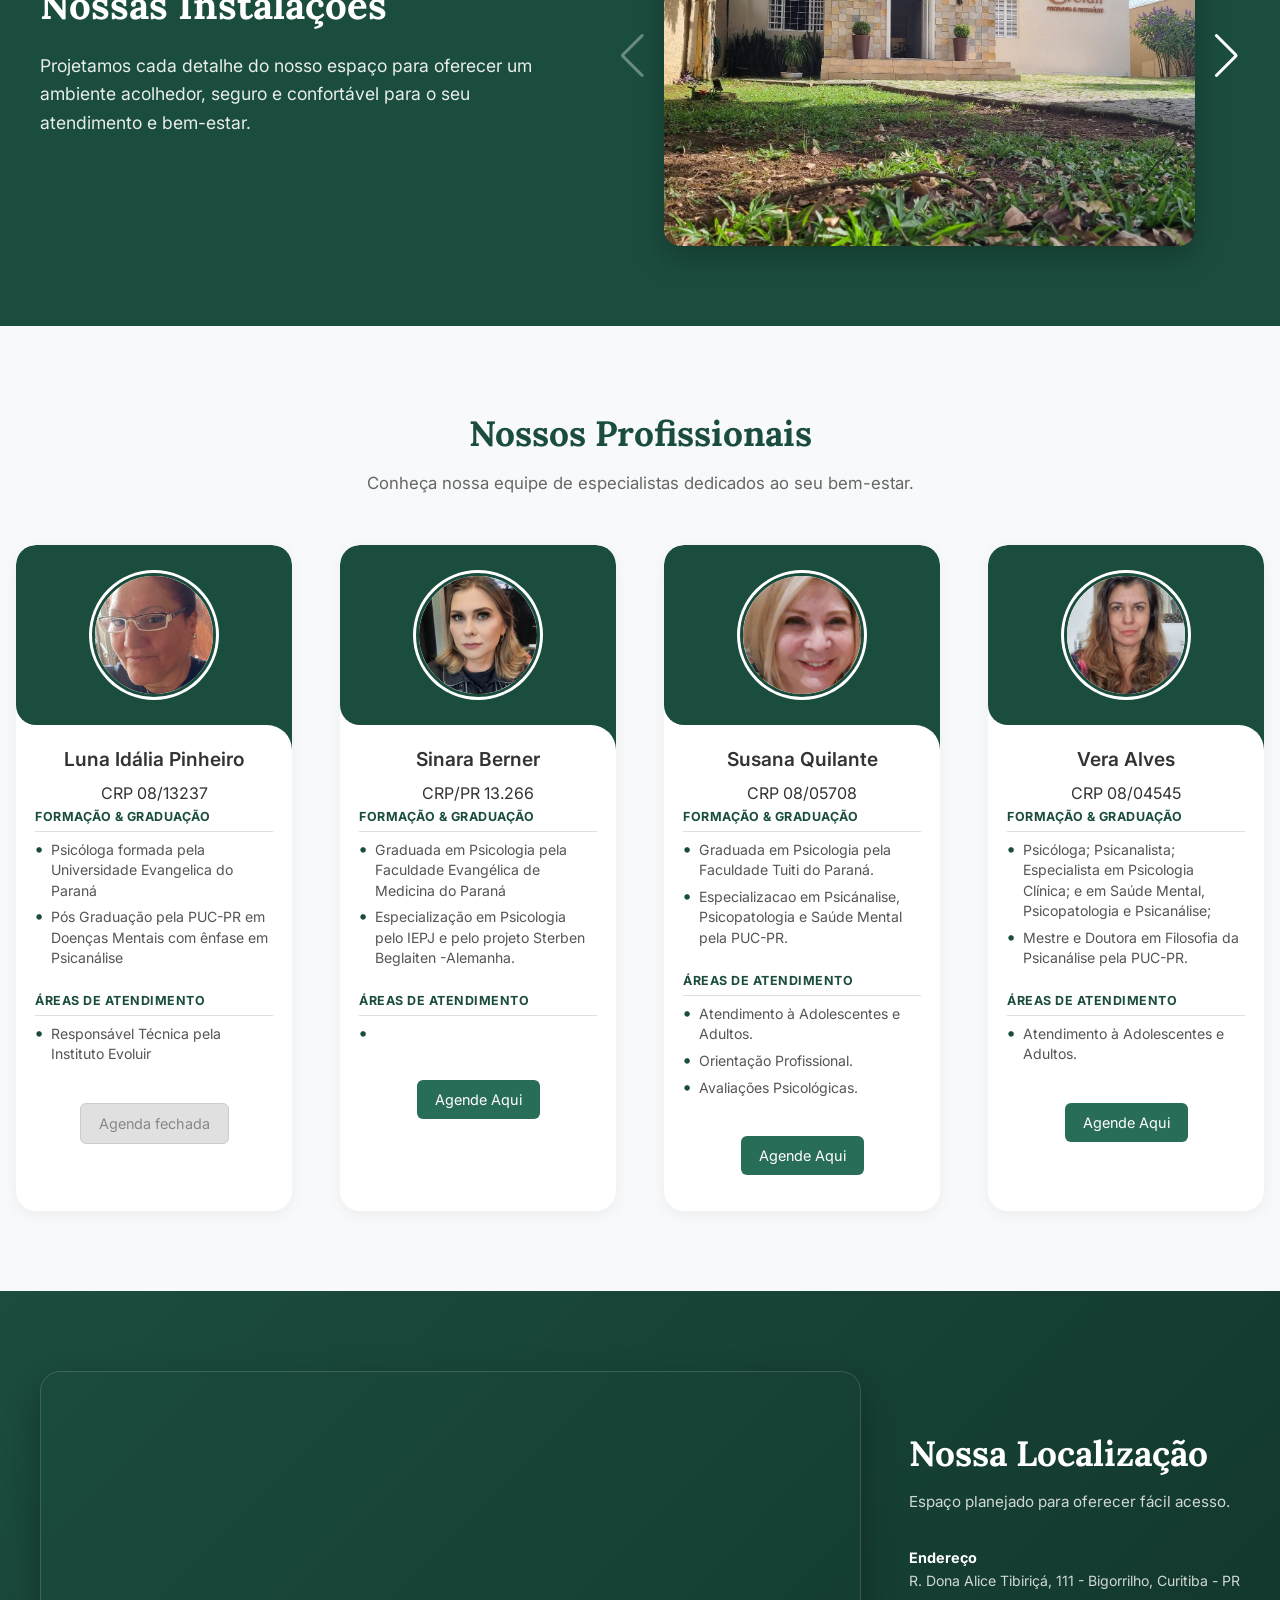
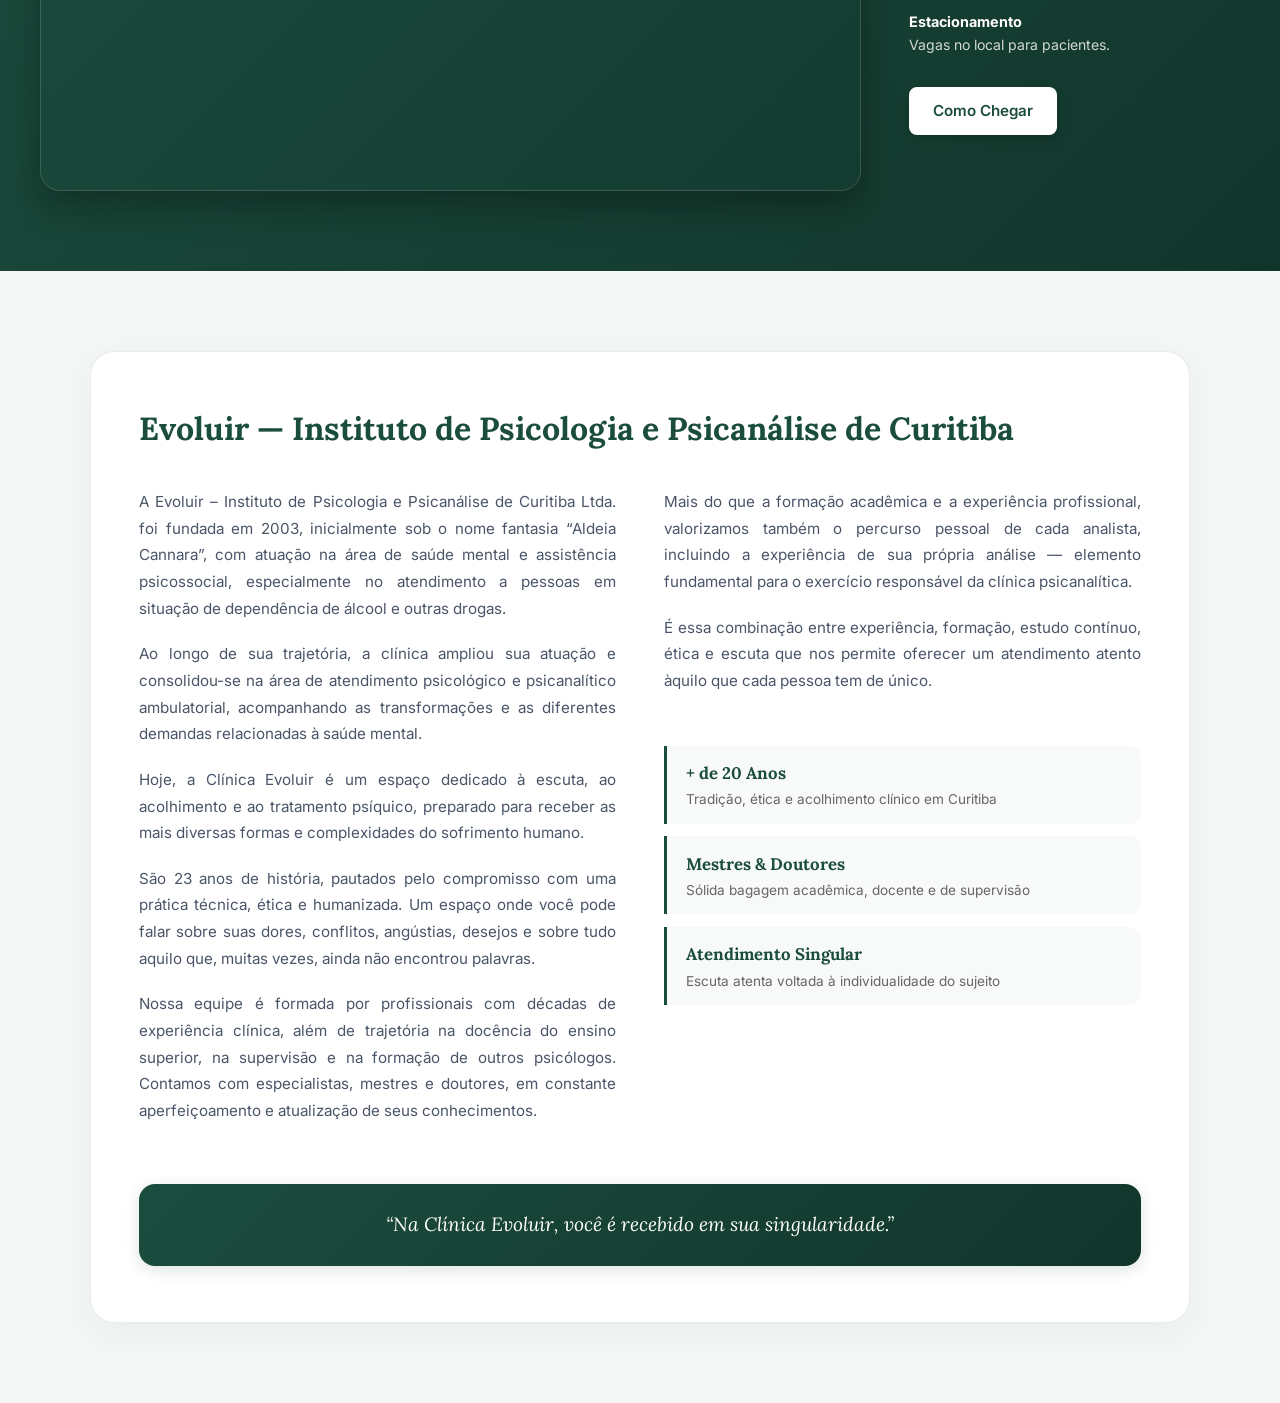
==== commit 832b49f5: "Hero Section: cellphone responsive image, centered text." ====
--- a/index.html
+++ b/index.html
@@ -4,11 +4,10 @@
 <head>
     <meta charset="UTF-8">
     <title>"Clinica Evoluir"</title>
-    <!-- Link Swiper's CSS -->
 
     <link rel="stylesheet" href="swiper-bundle.min.css">
 
-    <link rel="stylesheet" href="Site.css">
+    <link rel="stylesheet" href="styles.css">
 </head>
 <body class="body">
     <header class="header">
@@ -17,11 +16,6 @@
         </div>
         <div class="header-actions">
             <a href="#profissionais" class="agendar-button">Agendar consulta</a>
-            <button class="menu-button" aria-label="Menu">
-                <svg xmlns="http://www.w3.org/2000/svg" width="16" height="16" fill="currentColor" class="bi bi-list" viewBox="0 0 16 16">
-                <path fill-rule="evenodd" d="M2.5 12a.5.5 0 0 1 .5-.5h10a.5.5 0 0 1 0 1H3a.5.5 0 0 1-.5-.5m0-4a.5.5 0 0 1 .5-.5h10a.5.5 0 0 1 0 1H3a.5.5 0 0 1-.5-.5m0-4a.5.5 0 0 1 .5-.5h10a.5.5 0 0 1 0 1H3a.5.5 0 0 1-.5-.5"/>
-            </svg>
-            </button>
         </div>
     </header>
 
@@ -151,7 +145,6 @@
                         <div class="swiper-pagination amb-pagination"></div>
                     </div>
 
-                    <!-- Botões e Paginação -->
                     <div class="swiper-button-next amb-next"></div>
                     <div class="swiper-button-prev amb-prev"></div>
                     
@@ -161,16 +154,13 @@
         </section>
 
         <section class="profissionals" id="profissionais">
-            <!-- Cabeçalho -->
             <div class="professionals-header">
                 <h1>Nossos Profissionais</h1>
                 <p>Conheça nossa equipe de especialistas dedicados ao seu bem-estar.</p>
             </div>
 
-            <!-- Grid de Cards -->
             <div class="professionals-grid">
                 
-                <!-- Profissional 1 -->
                 <div class="card-profissional">
                     <div class="image-content">
                         <span class="overlay"></span>
@@ -206,7 +196,6 @@
                     </div>
                 </div>
 
-                <!-- Profissional 2 -->
                 <div class="card-profissional">
                     <div class="image-content">
                         <span class="overlay"></span>
@@ -242,7 +231,6 @@
                     </div>
                 </div>
 
-                <!-- Profissional 3 -->
                 <div class="card-profissional">
                     <div class="image-content">
                         <span class="overlay"></span>
@@ -280,7 +268,6 @@
                     </div>
                 </div>
 
-                <!-- Profissional 4 -->
                 <div class="card-profissional">
                     <div class="image-content">
                         <span class="overlay"></span>
@@ -325,7 +312,6 @@
         <section class="location">  
             <div class="location-wrapper">
 
-                <!-- Lado Esquerdo: Mapa em moldura elegante -->
                 <div class="location-map">
                     <iframe 
                         src="https://www.google.com/maps/embed?pb=!1m18!1m12!1m3!1d3602.9744691841884!2d-49.30274632341815!3d-25.439117077555995!2m3!1f0!2f0!3f0!3m2!1i1024!2i768!4f13.1!3m3!1m2!1s0x94dce3eb5d4f36d3%3A0xaa6d01680b6d0984!2sEvoluir%20Cl%C3%ADnica%20de%20Psicologia%20e%20Psican%C3%A1lise!5e0!3m2!1spt-BR!2sbr!4v1788542280887!5m2!1spt-BR!2sbr" 
@@ -366,15 +352,12 @@
        <section class="about" id="sobre">
             <div class="about-card">
                 
-                <!-- Cabeçalho -->
                 <div class="about-header">
                     <h2>Evoluir — Instituto de Psicologia e Psicanálise de Curitiba</h2>
                 </div>
 
-                <!-- Layout em 2 Colunas -->
                 <div class="about-grid">
                     
-                    <!-- Coluna Esquerda: 5 Parágrafos -->
                     <div class="about-text-block">
                         <p>
                             A Evoluir – Instituto de Psicologia e Psicanálise de Curitiba Ltda. foi fundada em 2003, inicialmente sob o nome fantasia “Aldeia Cannara”, com atuação na área de saúde mental e assistência psicossocial, especialmente no atendimento a pessoas em situação de dependência de álcool e outras drogas.
@@ -393,7 +376,6 @@
                         </p>
                     </div>
 
-                    <!-- Coluna Direita: 2 Parágrafos Finais + 3 Pilares -->
                     <div class="about-text-block">
                         <p>
                             Mais do que a formação acadêmica e a experiência profissional, valorizamos também o percurso pessoal de cada analista, incluindo a experiência de sua própria análise — elemento fundamental para o exercício responsável da clínica psicanalítica.
@@ -402,7 +384,6 @@
                             É essa combinação entre experiência, formação, estudo contínuo, ética e escuta que nos permite oferecer um atendimento atento àquilo que cada pessoa tem de único.
                         </p>
 
-                        <!-- 3 Pilares abaixo dos 2 últimos parágrafos -->
                         <div class="about-pillars">
                             <div class="pillar-item">
                                 <strong>+ de 20 Anos</strong>
@@ -421,7 +402,6 @@
 
                 </div>
 
-                <!-- Banner de Fechamento -->
                 <div class="about-quote">
                     <p>“Na Clínica Evoluir, você é recebido em sua singularidade.”</p>
                 </div>
@@ -431,7 +411,6 @@
     </main>
 </body>
 
-<!-- Swiper JS -->
     <script src="swiper-bundle.min.js"></script>
     <script src="scripts.js"></script>
 
--- a/styles.css
+++ b/styles.css
@@ -0,0 +1,886 @@
+@import url('https://fonts.googleapis.com/css2?family=Inter:wght@300;400;600&family=Lora:wght@500;600&display=swap');
+
+* {
+  margin: 0;
+  padding: 0;
+  box-sizing: border-box;
+}
+
+html {
+  scroll-behavior: smooth;
+}
+
+.body {
+  font-family: 'Inter', sans-serif;
+  line-height: 1.6;
+  color: #333;
+  overflow-x: hidden; 
+}
+
+.header {
+  background-color: #1b4d3e;
+  color: #fff;
+  box-shadow: 0 4px 12px rgba(0, 0, 0, 0.15);
+  display: flex;
+  justify-content: space-between;
+  align-items: center;
+  padding: 1rem 2rem;
+  position: sticky;
+  top: 0;
+  z-index: 1000;
+  font-weight: bold;
+  height: 75px;
+}
+
+.logo-nome {
+  display: flex;
+  align-items: center;
+}
+
+.logo-img {
+  height: 40px;
+  width: auto;
+  object-fit: contain;
+}
+
+.header-actions {
+  display: flex;
+  align-items: center;
+  gap: 16px;
+  z-index: 2;
+}
+
+.header-actions a {
+  text-decoration: none;
+  color: #ffffff;
+  transition: background-color 0.3s, color 0.3s;
+  font-weight: 600;
+  padding: 8px 16px;
+  border-radius: 50px;
+}
+
+.header-actions a.active {
+  background-color: rgba(255, 255, 255, 0.2);
+  color: #ffffff;
+}
+
+.agendar-button {
+  background-color: #2e7d32;
+  color: white !important;
+  padding: 0.6rem 1.2rem;
+  text-decoration: none;
+  border-radius: 50px;
+  font-weight: bold;
+}
+
+.menu-button {
+  display: none;
+  background: none;
+  border: none;
+  color: white;
+  font-size: 1.8rem;
+  cursor: pointer;
+  padding: 4px;
+}
+
+.hero {
+  position: relative;
+  min-height: 80vh;
+  display: flex;
+  align-items: center;
+  justify-content: center;
+  overflow: hidden;
+  color: white;
+  isolation: isolate;
+  padding: 2rem 1.5rem;
+}
+
+.hero::before {
+  content: "";
+  position: absolute;
+  top: 0;
+  left: 0;
+  width: 100%;
+  height: 100%;
+  background-image: url('assets/clinica.jpeg');
+  background-size: cover;
+  background-position: center;
+  z-index: -1;
+}
+
+.hero-content {
+  display: flex;
+  flex-direction: row;
+  justify-content: flex-start;
+  align-items: center;
+  width: 100%;
+  max-width: 1200px;
+  margin: 0 auto;
+  z-index: 1;
+}
+
+.hero-text {
+  width: 100%;
+  max-width: 500px;
+  background: rgba(255, 255, 255, 0.75);
+  backdrop-filter: blur(4px);
+  padding: 3rem;
+  border-radius: 16px;
+  box-shadow: 0 10px 30px rgba(0, 0, 0, 0.12);
+  text-align: center;
+  display: flex;
+  flex-direction: column;
+  align-items: center;
+}
+
+.hero-text h1 {
+  font-family: 'Lora', serif;
+  font-size: 2.2rem;
+  font-weight: 600;
+  line-height: 1.25;
+  color: #1b4d3e;
+  margin-bottom: 1rem;
+}
+
+.hero-text p {
+  font-family: 'Inter', sans-serif;
+  font-size: 1.05rem;
+  font-weight: 400;
+  line-height: 1.6;
+  color: #333333;
+}
+
+@media (min-width: 1300px) {
+  .hero-content {
+    margin-left: 200px; 
+  }
+}
+
+@media (min-width: 769px) and (max-width: 1299px) {
+  .hero-content {
+    margin-left: 0;
+    justify-content: flex-start; 
+    padding-left: 2rem;
+  }
+  
+  .hero-text {
+    max-width: 450px;
+    padding: 2.2rem;
+  }
+
+  .hero-text h1 {
+    font-size: 1.8rem;
+  }
+}
+
+@media (max-width: 768px) {
+  .hero {
+    min-height: 60vh;
+    padding: 1.5rem 1rem;
+  }
+
+  .hero-content {
+    flex-direction: column;
+    margin-left: 0;
+    justify-content: center;
+  }
+
+  .hero-text {
+    max-width: 100%;
+    padding: 1.8rem 1.2rem;
+  }
+
+  .hero-text h1 {
+    font-size: 1.6rem;
+  }
+}
+
+.services {
+  padding: 5rem 1.5rem;
+  background-color: #ffffff;
+  display: flex;
+  flex-direction: column;
+  align-items: center;
+  width: 100%;
+  box-sizing: border-box;
+}
+
+.services-header {
+  text-align: center;
+  max-width: 650px;
+  margin-bottom: 3rem;
+}
+
+.services-header h2 {
+  font-family: 'Lora', serif;
+  font-size: 2.2rem;
+  color: #1b4d3e;
+  margin-bottom: 0.5rem;
+}
+
+.services-header p {
+  font-family: 'Inter', sans-serif;
+  font-size: 1rem;
+  color: #666666;
+}
+
+.services-grid {
+  display: grid;
+  grid-template-columns: repeat(5, 1fr); 
+  gap: 1.2rem;
+  max-width: 1400px;
+  width: 100%;
+}
+
+.card {
+  background-color: #ffffff;
+  border-radius: 20px;
+  overflow: hidden;
+  box-shadow: 0 4px 15px rgba(0, 0, 0, 0.06);
+  border: 1px solid rgba(27, 77, 62, 0.1);
+  display: flex;
+  flex-direction: column;
+  transition: transform 0.3s ease, box-shadow 0.3s ease;
+}
+
+.card:hover {
+  box-shadow: 0 10px 25px rgba(0, 0, 0, 0.12);
+}
+
+.card img {
+  width: 100%;
+  height: 160px;
+  object-fit: cover;
+}
+
+.card-content {
+  padding: 1.2rem;
+  display: flex;
+  flex-direction: column;
+  flex-grow: 1;
+}
+
+.card-content h2 {
+  font-family: 'Lora', serif;
+  font-size: 1.15rem; 
+  color: #1b4d3e;
+  margin-bottom: 8px;
+}
+
+.card-content p {
+  font-family: 'Inter', sans-serif;
+  font-size: 0.85rem;
+  color: #555555;
+  line-height: 1.4;
+  margin: 0;
+}
+
+@media (max-width: 1100px) {
+  .services-grid {
+    grid-template-columns: repeat(3, 1fr); 
+  }
+}
+
+@media (max-width: 768px) {
+  .services-grid {
+    grid-template-columns: repeat(2, 1fr); 
+  }
+}
+
+@media (max-width: 500px) {
+  .services-grid {
+    grid-template-columns: 1fr;
+  }
+}
+
+.profissionals {
+  padding: 5rem 1rem;
+  background-color: #f8f9fa;
+  display: flex;
+  flex-direction: column;
+  align-items: center;
+}
+
+.professionals-header {
+  text-align: center;
+  max-width: 600px;
+  margin-bottom: 3rem;
+}
+
+.professionals-header h1 {
+  font-family: 'Lora', serif;
+  font-size: 2.2rem;
+  color: #1b4d3e;
+  margin-bottom: 0.5rem;
+}
+
+.info-group {
+  width: 100%;
+  text-align: left;
+  margin-bottom: 1rem;
+  box-sizing: border-box;
+}
+
+.group-title {
+  display: block;
+  font-family: 'Inter', sans-serif;
+  font-size: 0.78rem;
+  font-weight: 700;
+  text-transform: uppercase;
+  letter-spacing: 0.5px;
+  color: #1b4d3e;
+  margin-bottom: 0.5rem;
+  border-bottom: 1px solid #e0e0e0;
+  padding-bottom: 4px;
+}
+
+.description-list {
+  list-style: none;
+  padding: 0;
+  margin: 0;
+  width: 100%;
+}
+
+.description-list li {
+  display: flex;
+  align-items: flex-start; 
+  gap: 8px;                
+  font-family: 'Inter', sans-serif;
+  font-size: 0.88rem;
+  color: #555555;
+  line-height: 1.45;
+  margin-bottom: 0.4rem;
+}
+
+.description-list li::before {
+  content: "•";
+  color: #1b4d3e;
+  font-weight: bold;
+  font-size: 1.1rem;
+  line-height: 1;
+  flex-shrink: 0; 
+}
+
+.description-list li strong {
+  color: #1b4d3e;
+}
+
+.professionals-header p {
+  font-family: 'Inter', sans-serif;
+  font-size: 1.05rem;
+  color: #666666;
+}
+
+.professionals-grid {
+  display: grid;
+  grid-template-columns: repeat(4, 1fr); 
+  gap:3rem;
+  max-width: 1400px;
+  width: 100%;
+}
+
+.card-profissional {
+  border-radius: 20px;
+  background-color: #ffffff;
+  box-shadow: 0 4px 15px rgba(0, 0, 0, 0.05);
+  transition: transform 0.3s ease, box-shadow 0.3s ease;
+  overflow: hidden;
+  padding-bottom: 1rem;
+}
+
+.card-profissional:hover {
+
+  box-shadow: 0 12px 25px rgba(0, 0, 0, 0.1);
+}
+
+.image-content {
+  position: relative;
+  display: flex;
+  justify-content: center;
+  padding: 25px 0;
+}
+
+.overlay {
+  position: absolute;
+  left: 0;
+  top: 0;
+  width: 100%;
+  height: 100%;
+  background-color: #1b4d3e;
+  border-radius: 20px 20px 0 20px;
+}
+
+.overlay::before,
+.overlay::after {
+  content: "";
+  position: absolute;
+  right: 0;
+  bottom: -40px;
+  width: 40px;
+  height: 40px;
+  background-color: #1b4d3e;
+}
+
+.overlay::after {
+  border-radius: 0 25px 0 0;
+  background-color: white;
+}
+
+.card-image {
+  position: relative;
+  height: 130px;
+  width: 130px;
+  border-radius: 50%;
+  background-color: #fff;
+  padding: 3px;
+}
+
+.card-image .card-img {
+  height: 100%;
+  width: 100%;
+  object-fit: cover;
+  border-radius: 50%;
+  border: 3px solid #1b4d3e;
+}
+
+.card-profissional-content {
+  display: flex;
+  flex-direction: column;
+  align-items: center;
+  padding: 1.2rem 1.2rem;
+  text-align: center;
+}
+
+.name {
+  font-size: 1.2rem;
+  font-weight: 600;
+  color: #333;
+  margin-bottom: 0.4rem;
+}
+
+.description {
+  font-size: 0.9rem;
+  color: #666;
+  line-height: 1.4;
+}
+
+.button-profissional {
+  border: none;
+  font-size: 0.9rem;
+  text-decoration: none !important;
+  color: #fff;
+  padding: 8px 18px;
+  background-color: #286d58;
+  border-radius: 6px;
+  margin-top: 1rem;
+  transition: background-color 0.3s ease;
+  cursor: pointer;
+}
+
+.button-profissional:hover {
+  background-color: #1b4d3e;
+}
+
+a.button-profissional.agenda-fechada {
+  background-color: #e0e0e0 !important;
+  color: #888888 !important;
+  pointer-events: none; 
+  cursor: not-allowed;  
+  box-shadow: none !important;
+  transform: none !important;
+  border: 1px solid #cccccc;
+}
+
+
+@media (max-width: 1024px) {
+  .professionals-grid {
+    grid-template-columns: repeat(2, 1fr); 
+  }
+}
+
+@media (max-width: 600px) {
+  .professionals-grid {
+    grid-template-columns: 1fr; 
+    gap: 1.5rem;
+
+    .card-profissional-content{
+      padding: 1.2rem 1.5rem;
+    }
+  }
+}
+.swiper-button-next,
+.swiper-button-prev{
+  color: #1b4d3e;
+  transition: color 0.3s ease;
+}
+
+
+.swiper-button-next::before,
+.swiper-button-prev::before{
+  font-size: 40px;
+}
+
+.swiper-button-next{
+  right: 0;
+}
+
+.swiper-button-prev{
+  left: 0;
+}
+
+.swiper-pagination-bullet{
+  background-color: #1b4d3e;
+  opacity: 0.7;
+  transition: all 0.3s ease;
+}
+
+@media screen and (max-width: 768px) {
+  .swiper-button-next,
+  .swiper-button-prev {
+    display: none;
+  }
+  .slider-content{
+    margin: 0 10px;
+  }
+  
+}
+
+.instalaions {
+  background-color: #1b4d3e;
+  padding: 5rem 2rem;
+  color: #ffffff;
+}
+
+.instalaions-wrapper {
+  max-width: 1200px;
+  margin: 0 auto;
+  display: flex;
+  align-items: center;
+  gap: 3rem;
+}
+
+.instalaions-text {
+  flex: 1;
+  text-align: left;
+}
+
+.instalaions-text h2 {
+  font-family: 'Lora', serif;
+  font-size: 2.4rem;
+  margin-bottom: 1rem;
+  color: #ffffff;
+}
+
+.instalaions-text p {
+  font-family: 'Inter', sans-serif;
+  font-size: 1.1rem;
+  line-height: 1.6;
+  color: rgba(255, 255, 255, 0.9);
+}
+
+.ambientes-container {
+  position: relative;
+  flex: 1;
+  width: 100%;
+  padding: 0 45px;
+  min-width: 0;
+}
+
+.ambientes-slider {
+  position: relative;
+  overflow: hidden;
+  border-radius: 16px;
+  box-shadow: 0 10px 30px rgba(0, 0, 0, 0.25); 
+}
+
+.ambiente-img {
+  width: 100%;
+  height: 380px; 
+  object-fit: cover;
+  display: block;
+  border-radius: 16px;
+}
+
+.amb-next, .amb-prev {
+  color: #ffffff;
+  transition: opacity 0.3s ease;
+}
+
+.amb-next:hover, .amb-prev:hover {
+  opacity: 0.7;
+}
+
+.amb-pagination .swiper-pagination-bullet {
+  background-color: #ffffff;
+  opacity: 0.4;
+}
+
+.amb-pagination .swiper-pagination-bullet-active {
+  background-color: #ffffff;
+  opacity: 1;
+}
+
+@media (max-width: 900px) {
+  .ambiente-img {
+    height: 260px;
+  }
+}
+
+
+.amb-pagination.swiper-pagination-progressbar {
+  
+  height: 5px;
+  background: rgba(255, 255, 255, 0.25); 
+  border-radius: 16px 16px 0 0;
+  overflow: hidden;
+}
+
+.amb-pagination .swiper-pagination-progressbar-fill {
+  background-color: #ffffff !important; 
+}
+.location {
+  background: linear-gradient(135deg, #1b4d3e 0%, #12352b 100%);
+  padding: 5rem 2rem;
+  color: #ffffff;
+}
+
+.location-wrapper {
+  max-width: 1200px;
+  margin: 0 auto;
+  display: flex;
+  align-items: center;
+  gap: 3rem;
+}
+
+.location-map {
+  flex: 1.1;
+  height: 420px;
+  border-radius: 20px;
+  overflow: hidden;
+  box-shadow: 0 15px 35px rgba(0, 0, 0, 0.3);
+  border: 1px solid rgba(255, 255, 255, 0.15);
+}
+
+.location-map iframe {
+  width: 100%;
+  height: 100%;
+  border: 0;
+}
+
+
+
+.location-card h2 {
+  font-family: 'Lora', serif;
+  font-size: 2.2rem;
+  color: #ffffff;
+  margin-bottom: 0.5rem;
+}
+
+.location-subtitle {
+  font-family: 'Inter', sans-serif;
+  font-size: 0.95rem;
+  color: rgba(255, 255, 255, 0.8);
+  margin-bottom: 2rem;
+}
+
+.location-details {
+  display: flex;
+  flex-direction: column;
+  gap: 1.2rem;
+  margin-bottom: 2rem;
+}
+
+.detail-item {
+  display: flex;
+  align-items: flex-start;
+  gap: 1rem;
+}
+
+.detail-icon {
+  font-size: 1.3rem;
+  background: rgba(255, 255, 255, 0.12);
+  padding: 8px;
+  border-radius: 10px;
+  line-height: 1;
+}
+
+.detail-item strong {
+  display: block;
+  font-family: 'Inter', sans-serif;
+  font-size: 0.9rem;
+  color: #ffffff;
+  margin-bottom: 2px;
+}
+
+.detail-item p {
+  font-family: 'Inter', sans-serif;
+  font-size: 0.88rem;
+  color: rgba(255, 255, 255, 0.8);
+  margin: 0;
+  line-height: 1.4;
+}
+
+.btn-maps {
+  display: inline-block;
+  background-color: #ffffff;
+  color: #1b4d3e;
+  font-family: 'Inter', sans-serif;
+  font-weight: 600;
+  font-size: 0.95rem;
+  padding: 12px 24px;
+  border-radius: 8px;
+  text-decoration: none;
+  transition: all 0.3s ease;
+  box-shadow: 0 4px 12px rgba(0, 0, 0, 0.15);
+}
+
+.btn-maps:hover {
+  background-color: #e2ece9;
+  transform: translateY(-2px);
+  box-shadow: 0 6px 18px rgba(0, 0, 0, 0.25);
+}
+
+/* Responsivo */
+@media (max-width: 900px) {
+  .location-wrapper {
+    flex-direction: column-reverse;
+    gap: 2rem;
+  }
+
+  .location-card {
+    padding: 1.8rem;
+    width: 100%;
+  }
+
+  .location-map {
+    width: 100%;
+    height: 300px;
+  }
+}
+
+.about {
+  padding: 5rem 2rem;
+  background-color: #f4f7f5;
+  display: flex;
+  justify-content: center;
+  align-items: center;
+  box-sizing: border-box;
+}
+
+.about-card {
+  max-width: 1100px;
+  width: 100%;
+  background-color: #ffffff;
+  border-radius: 24px;
+  padding: 3.5rem 3rem;
+  box-shadow: 0 10px 35px rgba(27, 77, 62, 0.05);
+  border: 1px solid rgba(27, 77, 62, 0.1);
+}
+
+.about-tag {
+  display: inline-block;
+  background-color: #e8f0ec;
+  color: #1b4d3e;
+  font-family: 'Inter', sans-serif;
+  font-size: 0.8rem;
+  font-weight: 600;
+  padding: 6px 16px;
+  border-radius: 50px;
+  text-transform: uppercase;
+  letter-spacing: 1px;
+  margin-bottom: 1rem;
+}
+
+.about-header h2 {
+  font-family: 'Lora', serif;
+  font-size: 2rem;
+  color: #1b4d3e;
+  margin-bottom: 2.5rem;
+  line-height: 1.3;
+}
+
+
+.about-grid {
+  display: grid;
+  grid-template-columns: 1fr 1fr;
+  gap: 3rem;
+  align-items: stretch; 
+}
+
+.about-text-block p {
+  font-family: 'Inter', sans-serif;
+  font-size: 0.95rem;
+  color: #4a5568;
+  line-height: 1.75;
+  margin-bottom: 1.2rem;
+  text-align: justify; 
+  hyphens: auto;
+}
+
+.about-text-block:last-child {
+  display: flex;
+  flex-direction: column;
+}
+
+.about-pillars {
+  display: flex;
+  flex-direction: column;
+  gap: 0.8rem;
+  margin-top: 2rem; 
+}
+
+.pillar-item {
+  background-color: #f8faf9;
+  border-left: 3px solid #1b4d3e;
+  padding: 0.9rem 1.2rem;
+  border-radius: 0 12px 12px 0;
+  display: flex;
+  flex-direction: column;
+  gap: 0.2rem;
+  transition: transform 0.2s ease, background-color 0.2s ease;
+}
+
+.pillar-item strong {
+  font-family: 'Lora', serif;
+  font-size: 1.05rem;
+  color: #1b4d3e;
+}
+
+.pillar-item span {
+  font-family: 'Inter', sans-serif;
+  font-size: 0.85rem;
+  color: #666666;
+  line-height: 1.4;
+}
+
+.about-quote {
+  margin-top: 2.5rem;
+  background: linear-gradient(135deg, #1b4d3e 0%, #12352b 100%);
+  padding: 1.6rem 2rem;
+  border-radius: 16px;
+  text-align: center;
+  box-shadow: 0 4px 15px rgba(27, 77, 62, 0.15);
+}
+
+.about-quote p {
+  font-family: 'Lora', serif;
+  font-size: 1.2rem;
+  font-style: italic;
+  color: #ffffff;
+  margin: 0;
+}
+
+@media (max-width: 900px) {
+  .about-card {
+    padding: 2rem 1.5rem;
+  }
+  
+  .about-grid {
+    grid-template-columns: 1fr;
+    gap: 1.5rem;
+  }
+
+  .about-header h2 {
+    font-size: 1.6rem;
+  }
+}
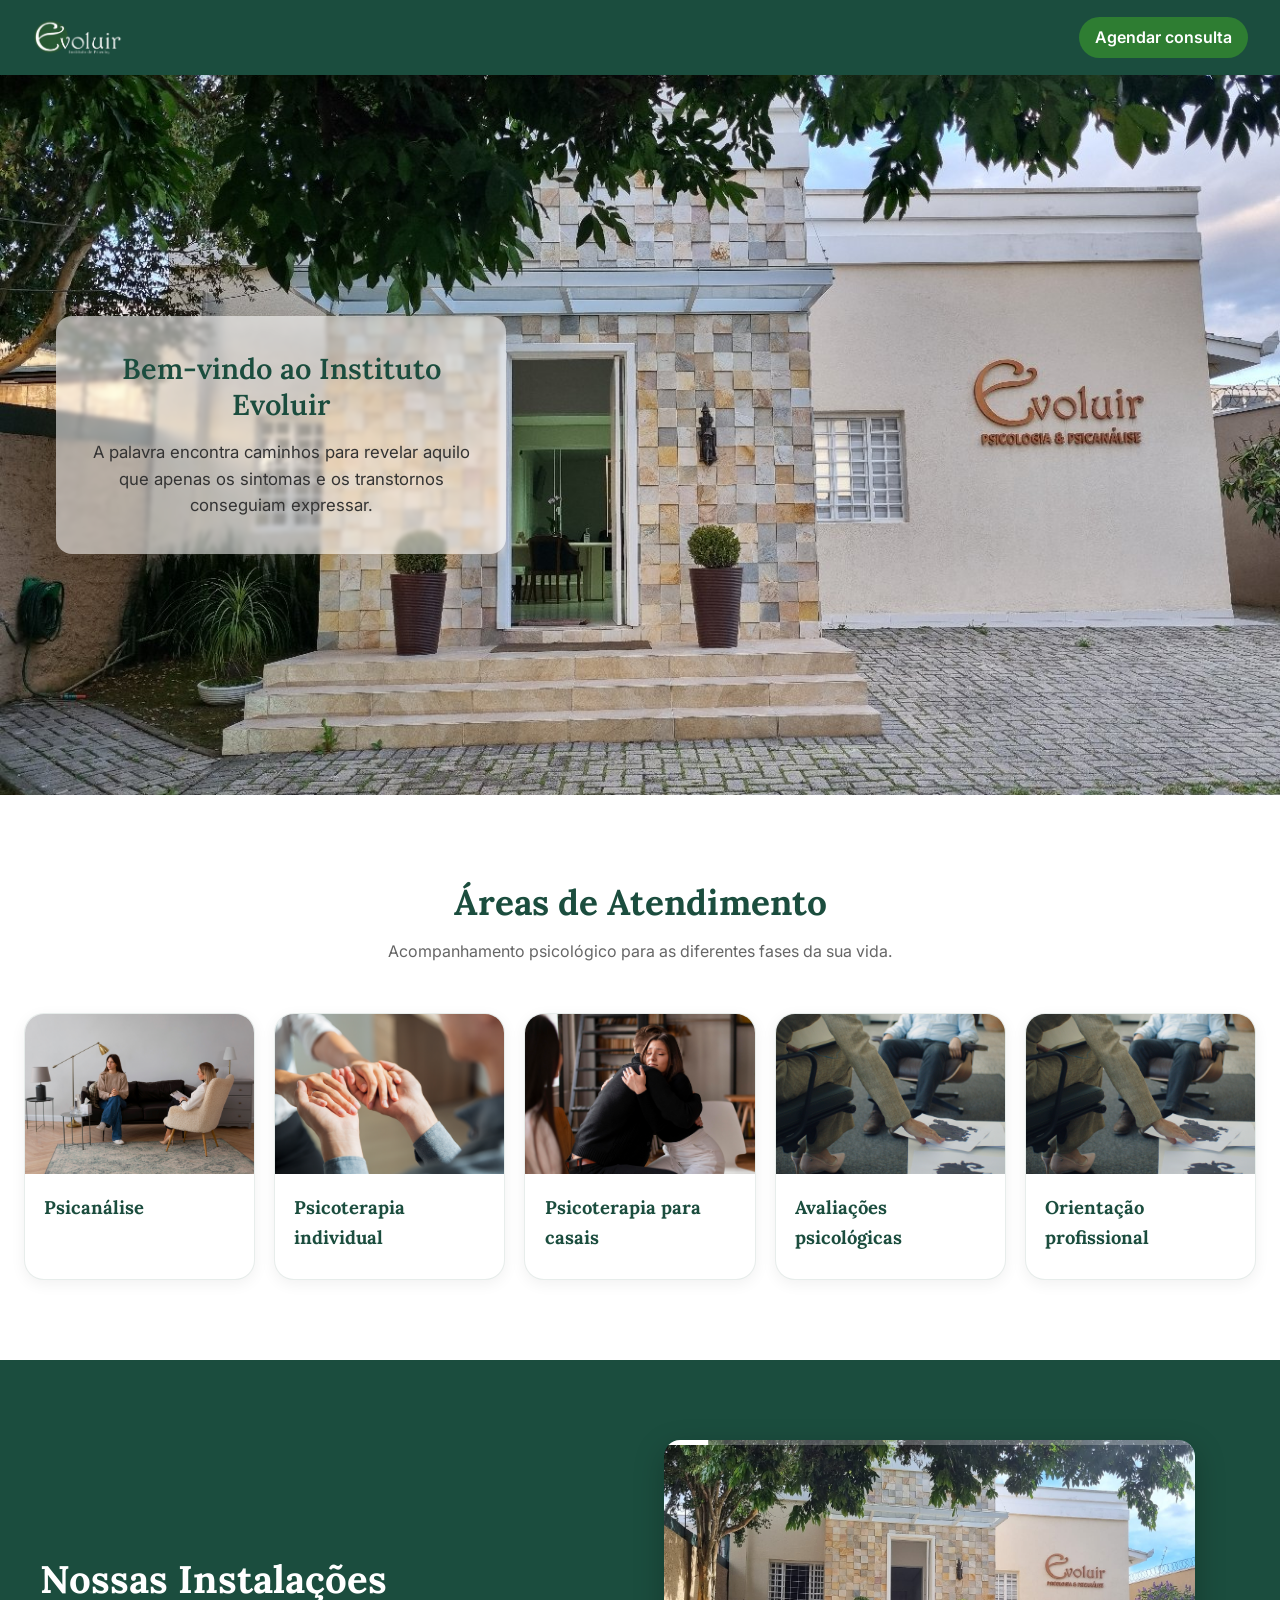
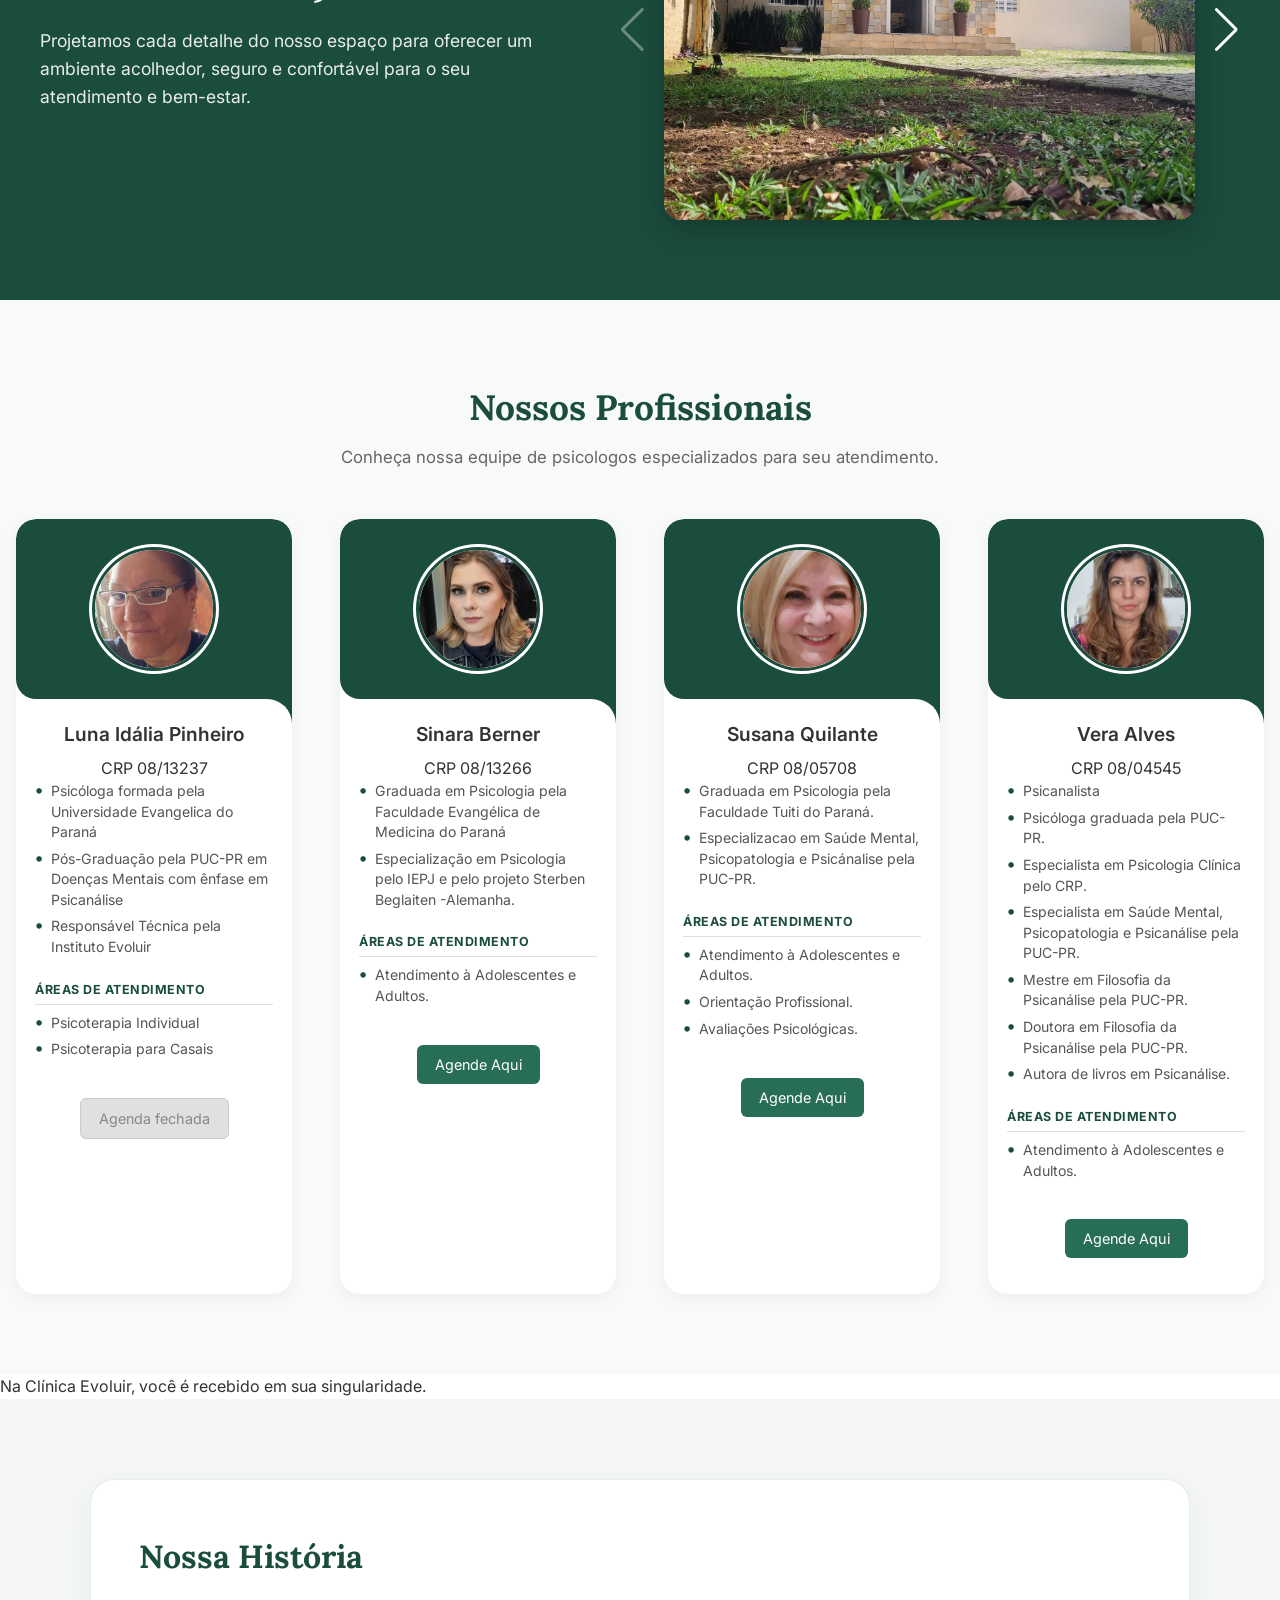
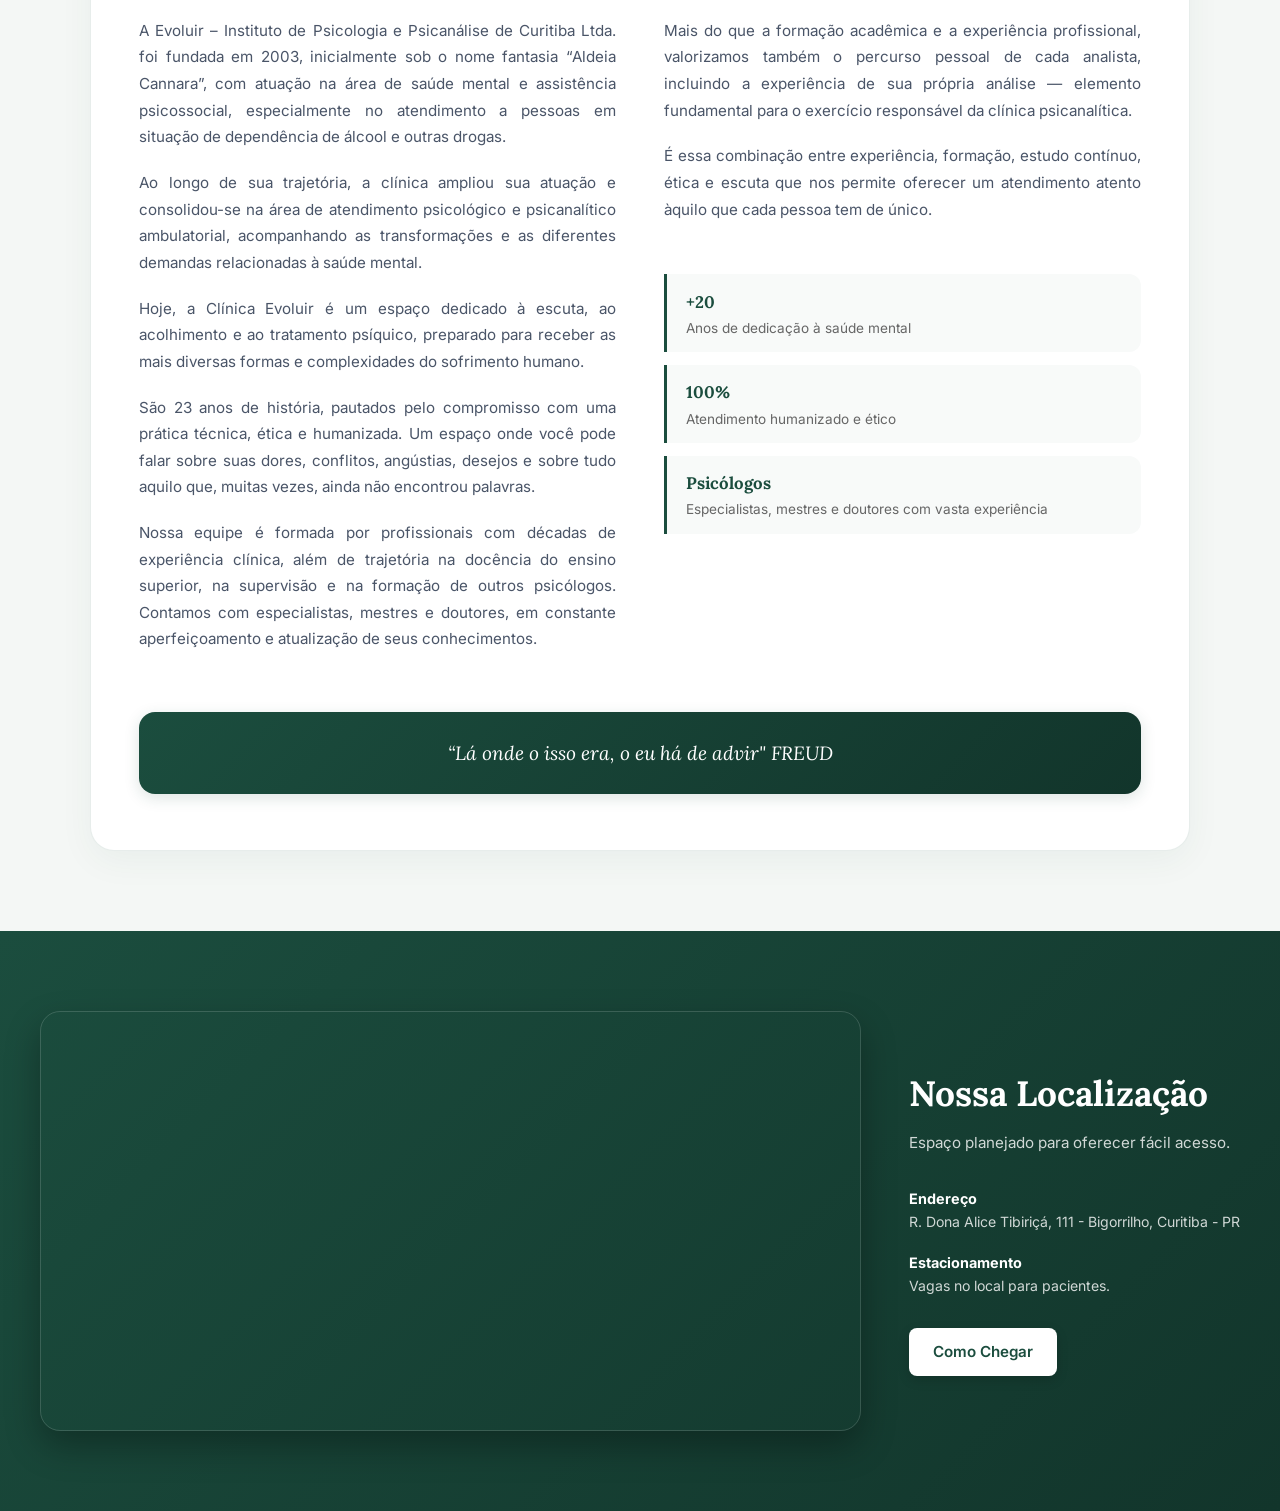
==== commit 0d1379db: "HTML changed for better fit in client preferences" ====
--- a/index.html
+++ b/index.html
@@ -35,8 +35,8 @@
         </section>
         <section class="services">
                 <div class="services-header">
-                    <h2>Como Podemos Te Ajudar</h2>
-                    <p>Acompanhamento terapêutico especializado e personalizado para as diferentes fases da sua vida.</p>
+                    <h2>Áreas de Atendimento</h2>
+                    <p>Acompanhamento psicológico para as diferentes fases da sua vida.</p>
                 </div>
             
                 <div class="services-grid">
@@ -156,7 +156,7 @@
         <section class="profissionals" id="profissionais">
             <div class="professionals-header">
                 <h1>Nossos Profissionais</h1>
-                <p>Conheça nossa equipe de especialistas dedicados ao seu bem-estar.</p>
+                <p>Conheça nossa equipe de psicologos especializados para seu atendimento.</p>
             </div>
 
             <div class="professionals-grid">
@@ -173,17 +173,19 @@
                         <span class="crp">CRP 08/13237</span>
 
                         <div class="info-group">
-                            <span class="group-title">Formação & Graduação</span>
                             <ul class="description-list">
                                 <li>Psicóloga formada pela Universidade Evangelica do Paraná</li>
-                                <li>Pós Graduação pela PUC-PR em Doenças Mentais com ênfase em Psicanálise</li>
+                                <li>Pós-Graduação pela PUC-PR em Doenças Mentais com ênfase em Psicanálise</li>
+                                <li>Responsável Técnica pela Instituto Evoluir</li>
                             </ul>
                         </div>
 
                         <div class="info-group">
                             <span class="group-title">Áreas de Atendimento</span>
                             <ul class="description-list">
-                                <li>Responsável Técnica pela Instituto Evoluir</li>
+                                <li>Psicoterapia Individual</li>
+                                <li>Psicoterapia para Casais</li>
+                                
                             </ul>
                         </div>
 
@@ -205,10 +207,9 @@
                     </div>
                     <div class="card-profissional-content">
                         <h2 class="name">Sinara Berner</h2>
-                        <span class="crp">CRP/PR 13.266</span>
-
-                        <div class="info-group">
-                            <span class="group-title">Formação & Graduação</span>
+                        <span class="crp">CRP 08/13266</span>
+
+                        <div class="info-group">
                             <ul class="description-list">
                                 <li>Graduada em Psicologia pela Faculdade Evangélica de Medicina do Paraná</li>
                                 <li>Especialização em  Psicologia pelo IEPJ e pelo projeto Sterben Beglaiten -Alemanha.</li>
@@ -218,7 +219,7 @@
                         <div class="info-group">
                             <span class="group-title">Áreas de Atendimento</span>
                             <ul class="description-list">
-                                <li></li>
+                                <li>Atendimento à Adolescentes e Adultos.</li>
                             </ul>
                         </div>
 
@@ -243,10 +244,9 @@
                         <span class="crp">CRP 08/05708</span>
 
                         <div class="info-group">
-                            <span class="group-title">Formação & Graduação</span>
                             <ul class="description-list">
                                 <li>Graduada em Psicologia pela Faculdade Tuiti do Paraná.</li>
-                                <li>Especializacao em Psicánalise, Psicopatologia e Saúde Mental pela PUC-PR.</li>
+                                <li>Especializacao em Saúde Mental, Psicopatologia e Psicánalise pela PUC-PR.</li>
                             </ul>
                         </div>
 
@@ -280,10 +280,15 @@
                         <span class="crp">CRP 08/04545</span>
 
                         <div class="info-group">
-                            <span class="group-title">Formação & Graduação</span>
-                            <ul class="description-list">
-                                <li>Psicóloga; Psicanalista; Especialista em Psicologia Clínica; e em Saúde Mental, Psicopatologia e Psicanálise; </li>
-                                <li>Mestre e Doutora em Filosofia da Psicanálise pela PUC-PR.</li>
+                            <ul class="description-list">
+                                <li>Psicanalista</li>
+                                <li>Psicóloga graduada pela PUC-PR.</li>
+                                <li>Especialista em Psicologia Clínica pelo CRP.</li>
+                                <li>Especialista em Saúde Mental, Psicopatologia e Psicanálise pela PUC-PR.</li>
+                                <li>Mestre em Filosofia da Psicanálise pela PUC-PR.</li>
+                                <li>Doutora em Filosofia da Psicanálise pela PUC-PR.</li>
+                                <li>Autora de livros em Psicanálise.</li>
+
                             </ul>
                         </div>
 
@@ -305,8 +310,71 @@
 
             </div>
         </section>
-        <section class="aboutUs">
-
+
+        <section class="phrase">
+            <div class="phrase-content">
+                <p>Na Clínica Evoluir, você é recebido em sua singularidade.</p>
+            </div>
+        </section>
+        
+        <section class="about" id="sobre">
+            <div class="about-card">
+                
+                <div class="about-header">
+                    <h2>Nossa História</h2>
+                </div>
+
+                <div class="about-grid">
+                    
+                    <div class="about-text-block">
+                        <p>
+                            A Evoluir – Instituto de Psicologia e Psicanálise de Curitiba Ltda. foi fundada em 2003, inicialmente sob o nome fantasia “Aldeia Cannara”, com atuação na área de saúde mental e assistência psicossocial, especialmente no atendimento a pessoas em situação de dependência de álcool e outras drogas.
+                        </p>
+                        <p>
+                            Ao longo de sua trajetória, a clínica ampliou sua atuação e consolidou-se na área de atendimento psicológico e psicanalítico ambulatorial, acompanhando as transformações e as diferentes demandas relacionadas à saúde mental.
+                        </p>
+                        <p>
+                            Hoje, a Clínica Evoluir é um espaço dedicado à escuta, ao acolhimento e ao tratamento psíquico, preparado para receber as mais diversas formas e complexidades do sofrimento humano.
+                        </p>
+                        <p>
+                            São 23 anos de história, pautados pelo compromisso com uma prática técnica, ética e humanizada. Um espaço onde você pode falar sobre suas dores, conflitos, angústias, desejos e sobre tudo aquilo que, muitas vezes, ainda não encontrou palavras.
+                        </p>
+                        <p>
+                            Nossa equipe é formada por profissionais com décadas de experiência clínica, além de trajetória na docência do ensino superior, na supervisão e na formação de outros psicólogos. Contamos com especialistas, mestres e doutores, em constante aperfeiçoamento e atualização de seus conhecimentos.
+                        </p>
+                    </div>
+
+                    <div class="about-text-block">
+                        <p>
+                            Mais do que a formação acadêmica e a experiência profissional, valorizamos também o percurso pessoal de cada analista, incluindo a experiência de sua própria análise — elemento fundamental para o exercício responsável da clínica psicanalítica.
+                        </p>
+                        <p>
+                            É essa combinação entre experiência, formação, estudo contínuo, ética e escuta que nos permite oferecer um atendimento atento àquilo que cada pessoa tem de único.
+                        </p>
+
+                        <div class="about-pillars">
+                            <div class="pillar-item">
+                                <strong>+20</strong>
+                                <span>Anos de dedicação à saúde mental</span>
+                            </div>
+                            <div class="pillar-item">
+                                <strong>100%</strong>
+                                <span>Atendimento humanizado e ético</span>
+                            </div>
+                            <div class="pillar-item">
+                                <strong>Psicólogos</strong>
+                                <span>Especialistas, mestres e doutores com vasta experiência</span>
+                            </div>
+                        </div>
+                    </div>
+
+                </div>
+
+                <div class="about-quote">
+                    <p>“Lá onde o isso era, o eu há de advir" FREUD</p>
+                </div>
+
+            </div>
         </section>
         
         <section class="location">  
@@ -349,65 +417,7 @@
             </div>
         </section>
 
-       <section class="about" id="sobre">
-            <div class="about-card">
-                
-                <div class="about-header">
-                    <h2>Evoluir — Instituto de Psicologia e Psicanálise de Curitiba</h2>
-                </div>
-
-                <div class="about-grid">
-                    
-                    <div class="about-text-block">
-                        <p>
-                            A Evoluir – Instituto de Psicologia e Psicanálise de Curitiba Ltda. foi fundada em 2003, inicialmente sob o nome fantasia “Aldeia Cannara”, com atuação na área de saúde mental e assistência psicossocial, especialmente no atendimento a pessoas em situação de dependência de álcool e outras drogas.
-                        </p>
-                        <p>
-                            Ao longo de sua trajetória, a clínica ampliou sua atuação e consolidou-se na área de atendimento psicológico e psicanalítico ambulatorial, acompanhando as transformações e as diferentes demandas relacionadas à saúde mental.
-                        </p>
-                        <p>
-                            Hoje, a Clínica Evoluir é um espaço dedicado à escuta, ao acolhimento e ao tratamento psíquico, preparado para receber as mais diversas formas e complexidades do sofrimento humano.
-                        </p>
-                        <p>
-                            São 23 anos de história, pautados pelo compromisso com uma prática técnica, ética e humanizada. Um espaço onde você pode falar sobre suas dores, conflitos, angústias, desejos e sobre tudo aquilo que, muitas vezes, ainda não encontrou palavras.
-                        </p>
-                        <p>
-                            Nossa equipe é formada por profissionais com décadas de experiência clínica, além de trajetória na docência do ensino superior, na supervisão e na formação de outros psicólogos. Contamos com especialistas, mestres e doutores, em constante aperfeiçoamento e atualização de seus conhecimentos.
-                        </p>
-                    </div>
-
-                    <div class="about-text-block">
-                        <p>
-                            Mais do que a formação acadêmica e a experiência profissional, valorizamos também o percurso pessoal de cada analista, incluindo a experiência de sua própria análise — elemento fundamental para o exercício responsável da clínica psicanalítica.
-                        </p>
-                        <p>
-                            É essa combinação entre experiência, formação, estudo contínuo, ética e escuta que nos permite oferecer um atendimento atento àquilo que cada pessoa tem de único.
-                        </p>
-
-                        <div class="about-pillars">
-                            <div class="pillar-item">
-                                <strong>+ de 20 Anos</strong>
-                                <span>Tradição, ética e acolhimento clínico em Curitiba</span>
-                            </div>
-                            <div class="pillar-item">
-                                <strong>Mestres & Doutores</strong>
-                                <span>Sólida bagagem acadêmica, docente e de supervisão</span>
-                            </div>
-                            <div class="pillar-item">
-                                <strong>Atendimento Singular</strong>
-                                <span>Escuta atenta voltada à individualidade do sujeito</span>
-                            </div>
-                        </div>
-                    </div>
-
-                </div>
-
-                <div class="about-quote">
-                    <p>“Na Clínica Evoluir, você é recebido em sua singularidade.”</p>
-                </div>
-
-            </div>
-        </section>
+       
     </main>
 </body>
 
--- a/styles.css
+++ b/styles.css
@@ -122,8 +122,8 @@
 .hero-text {
   width: 100%;
   max-width: 500px;
-  background: rgba(255, 255, 255, 0.75);
-  backdrop-filter: blur(4px);
+  background: rgba(255, 255, 255, 0.55);
+  backdrop-filter: blur(2px);
   padding: 3rem;
   border-radius: 16px;
   box-shadow: 0 10px 30px rgba(0, 0, 0, 0.12);
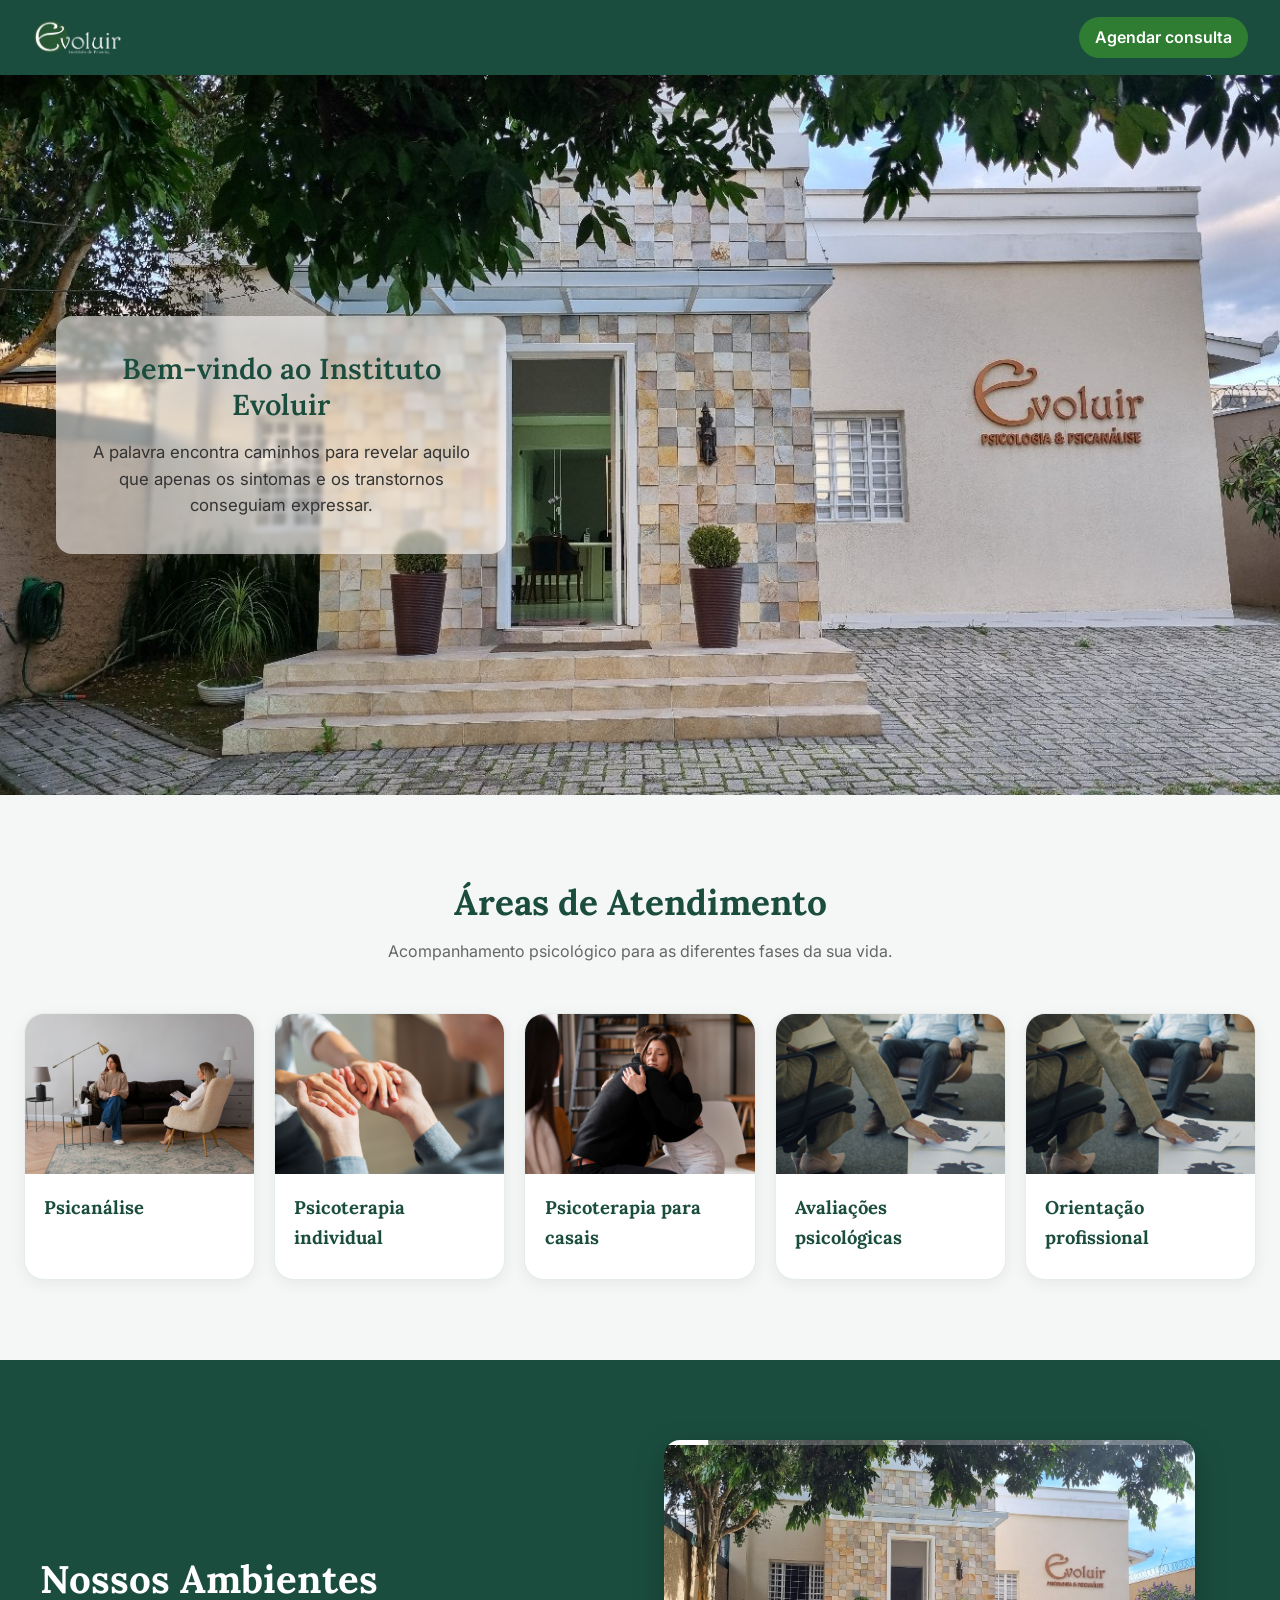
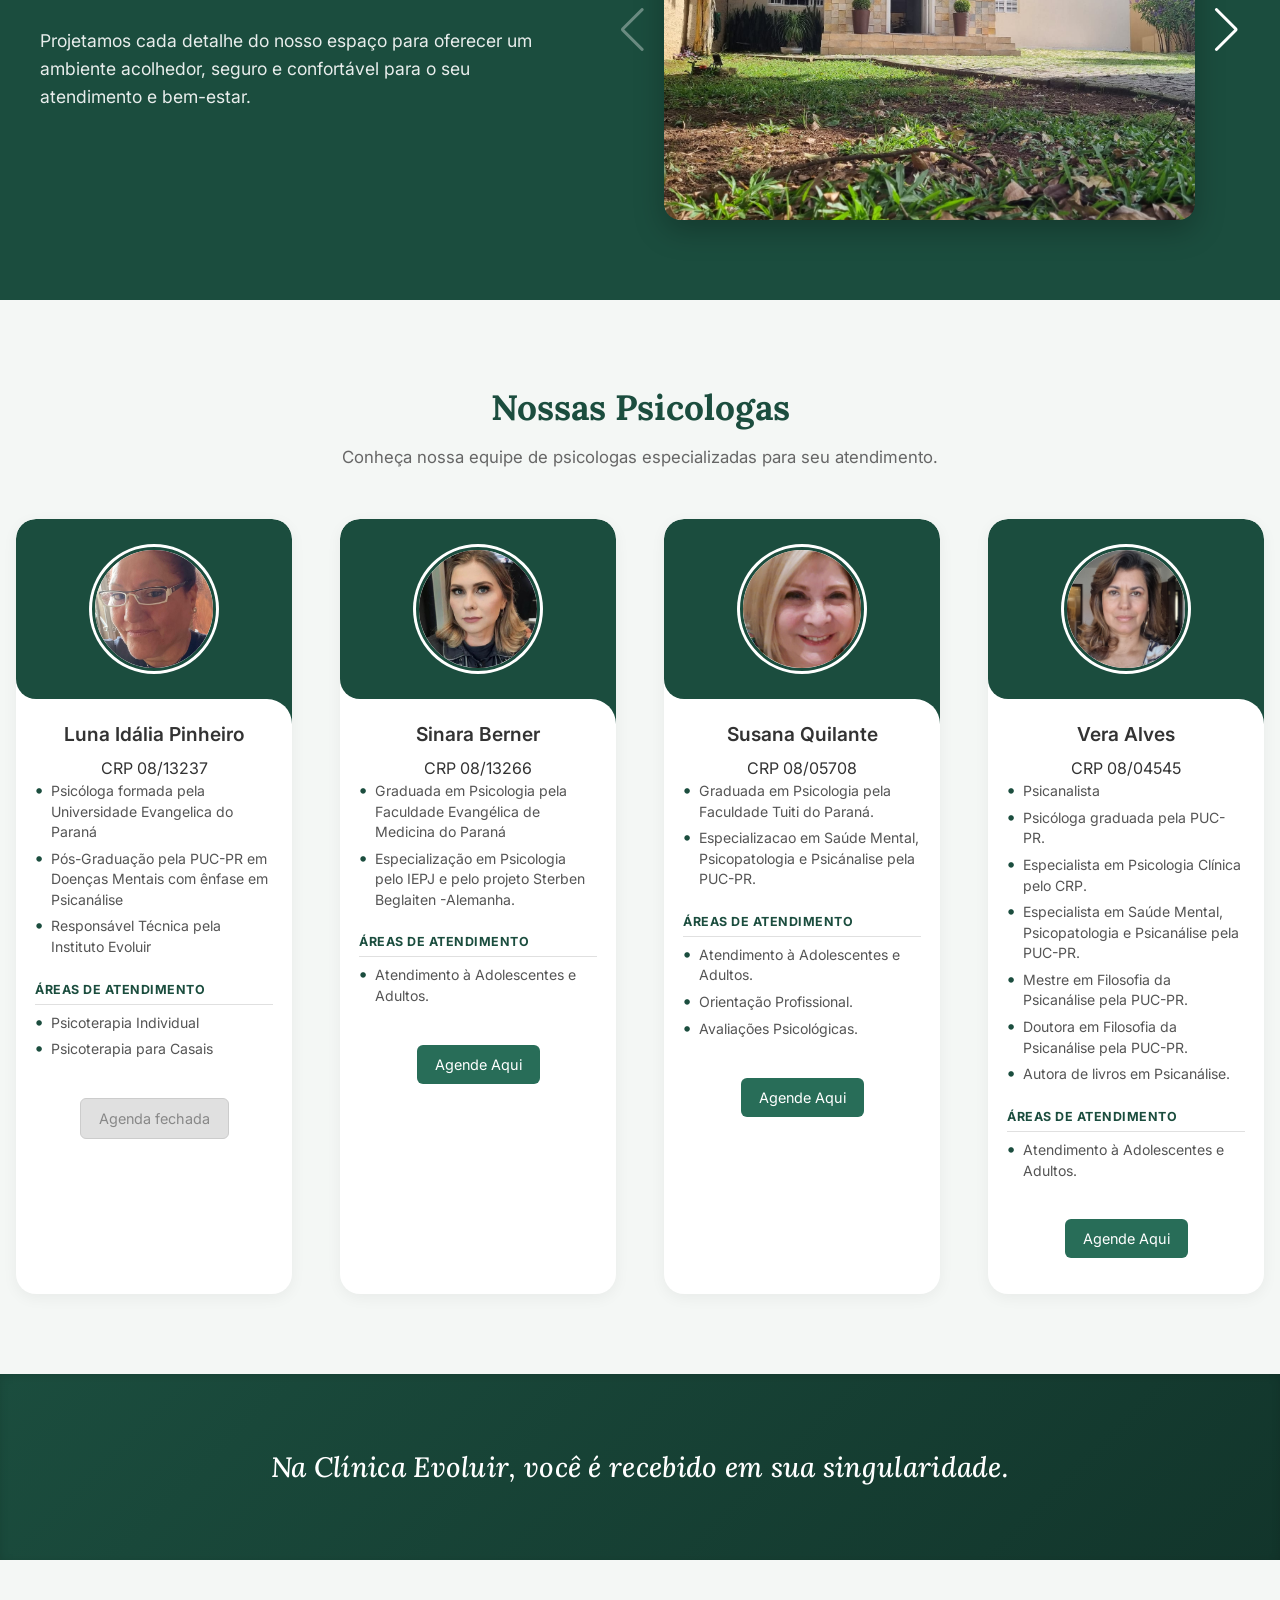
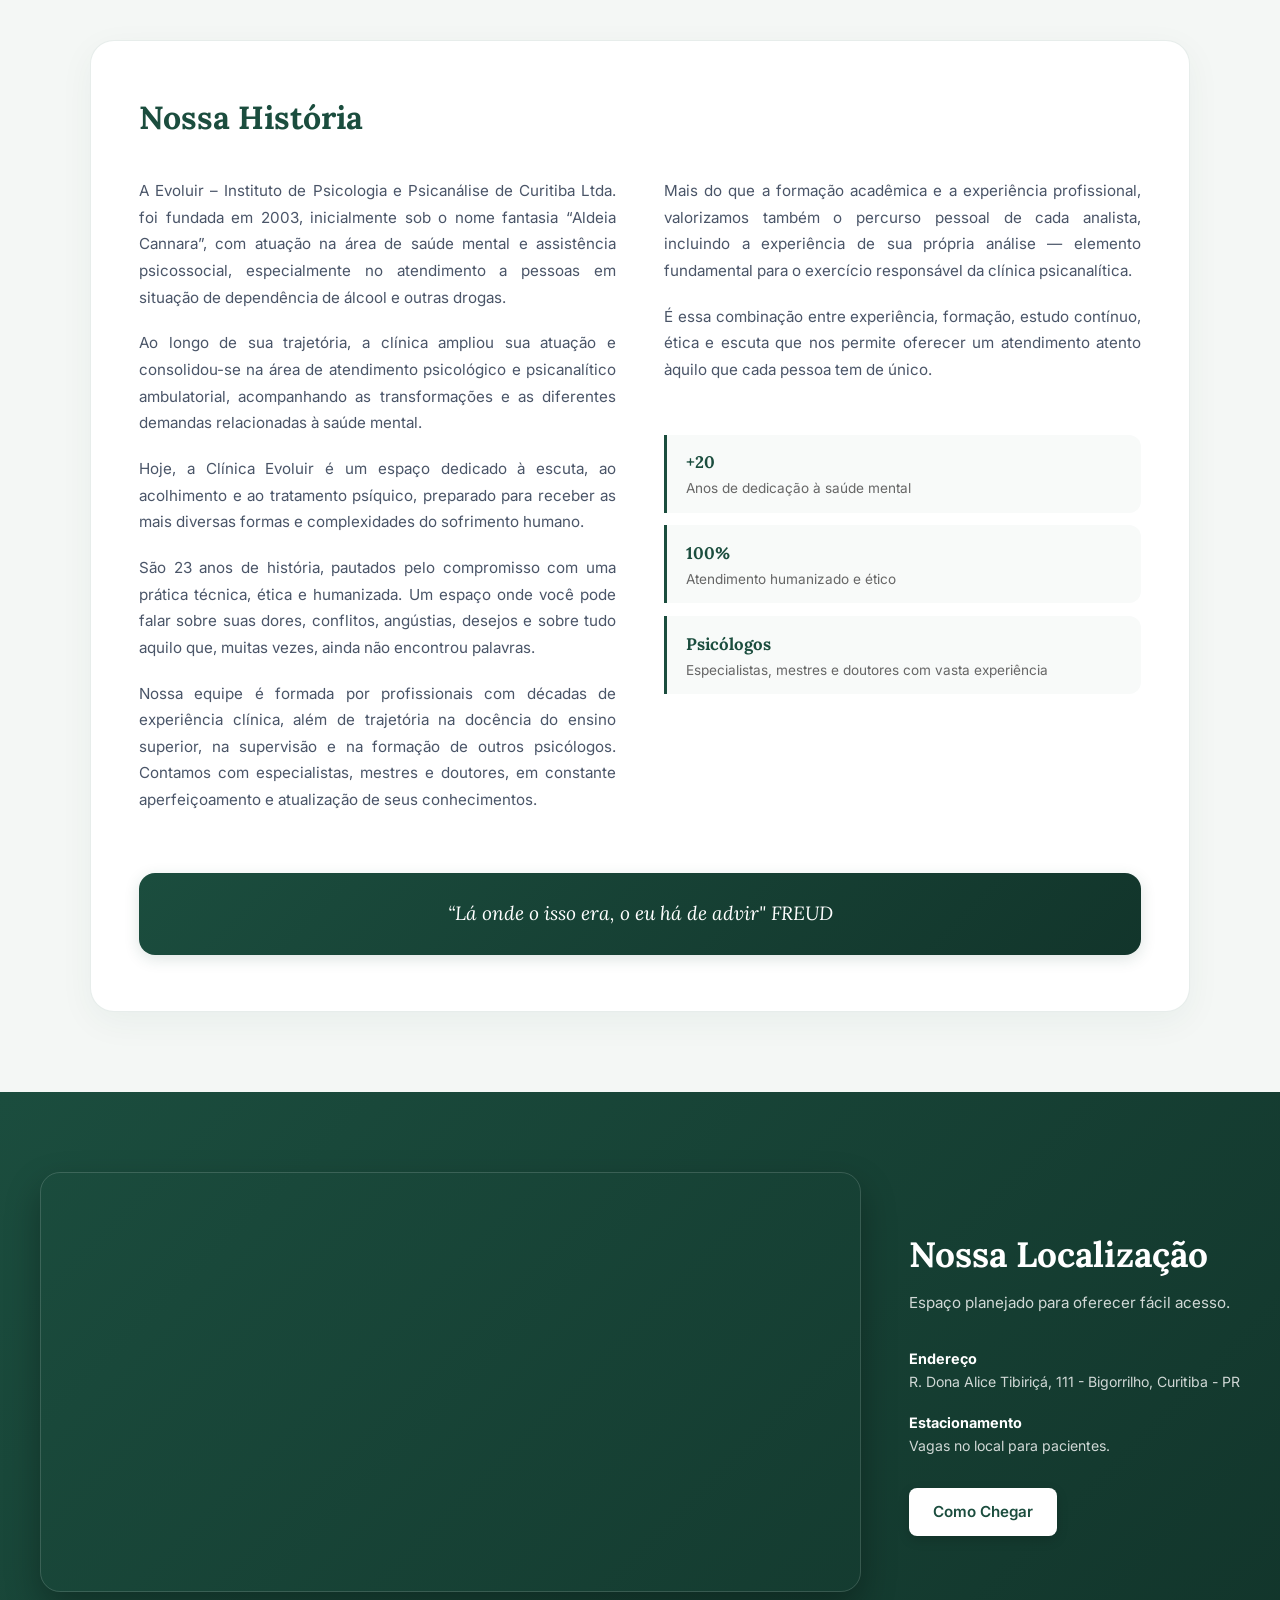
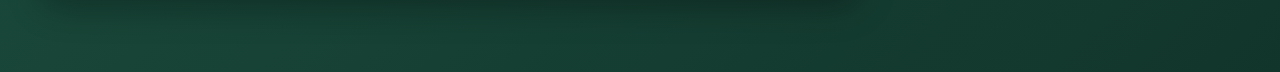
==== commit 793e5073: ""nossos ambientes" and "Nossas psicologas" changet for client requests and fixes in "Nossos ambiente" ====
--- a/index.html
+++ b/index.html
@@ -85,7 +85,7 @@
                 
                 <!-- Lado Esquerdo: Texto -->
                 <div class="instalaions-text">
-                    <h2>Nossas Instalações</h2>
+                    <h2>Nossos Ambientes</h2>
                     <p>Projetamos cada detalhe do nosso espaço para oferecer um ambiente acolhedor, seguro e confortável para o seu atendimento e bem-estar.</p>
                 </div>
 
@@ -155,8 +155,8 @@
 
         <section class="profissionals" id="profissionais">
             <div class="professionals-header">
-                <h1>Nossos Profissionais</h1>
-                <p>Conheça nossa equipe de psicologos especializados para seu atendimento.</p>
+                <h1>Nossas Psicologas</h1>
+                <p>Conheça nossa equipe de psicologas especializadas para seu atendimento.</p>
             </div>
 
             <div class="professionals-grid">
@@ -272,7 +272,7 @@
                     <div class="image-content">
                         <span class="overlay"></span>
                         <div class="card-image">
-                            <img src="assets/vera.jpeg" alt="Psicóloga Vera" class="card-img">
+                            <img src="assets/vera2.jpeg" alt="Psicóloga Vera" class="card-img">
                         </div>
                     </div>
                     <div class="card-profissional-content">
--- a/styles.css
+++ b/styles.css
@@ -197,7 +197,7 @@
 
 .services {
   padding: 5rem 1.5rem;
-  background-color: #ffffff;
+  background-color: #f4f7f5;
   display: flex;
   flex-direction: column;
   align-items: center;
@@ -295,7 +295,7 @@
 
 .profissionals {
   padding: 5rem 1rem;
-  background-color: #f8f9fa;
+  background-color: #f4f7f5;
   display: flex;
   flex-direction: column;
   align-items: center;
@@ -549,6 +549,7 @@
   background-color: #1b4d3e;
   padding: 5rem 2rem;
   color: #ffffff;
+  overflow: hidden;
 }
 
 .instalaions-wrapper {
@@ -621,8 +622,38 @@
 }
 
 @media (max-width: 900px) {
+  .instalaions {
+    padding: 3rem 1rem;
+  }
+
+  .instalaions-wrapper {
+    flex-direction: column; /* Empilha o texto acima do carrossel */
+    gap: 2rem;
+  }
+
+  .instalaions-text {
+    text-align: center;
+    width: 100%;
+  }
+
+  .instalaions-text h2 {
+    font-size: 1.8rem;
+  }
+
+  .instalaions-text p {
+    font-size: 0.95rem;
+  }
+
+  .ambientes-container {
+    padding: 0 30px; /* Reduz margens para dar mais espaço à foto no celular */
+  }
+
   .ambiente-img {
-    height: 260px;
+    height: 250px; /* Altura ideal para fotos em smartphones */
+  }
+
+  .amb-next::after, .amb-prev::after {
+    font-size: 22px !important;
   }
 }
 
@@ -883,4 +914,43 @@
   .about-header h2 {
     font-size: 1.6rem;
   }
+}
+
+/* Seção Intermediária Decorativa */
+.phrase {
+  background: linear-gradient(135deg, #1b4d3e 0%, #12352b 100%);
+  color: #ffffff;
+  padding: 4.5rem 2rem;
+  text-align: center;
+  display: flex;
+  justify-content: center;
+  align-items: center;
+  box-shadow: inset 0 2px 8px rgba(0, 0, 0, 0.12);
+}
+
+.phrase-container {
+  max-width: 900px;
+  width: 100%;
+}
+
+.phrase p {
+  font-family: 'Lora', serif;
+  font-size: 1.75rem;
+  font-style: italic;
+  font-weight: 500;
+  line-height: 1.5;
+  color: #ffffff;
+  margin: 0;
+  letter-spacing: 0.3px;
+}
+
+/* Responsividade para Celulares */
+@media (max-width: 768px) {
+  .phrase {
+    padding: 3rem 1.5rem;
+  }
+
+  .phrase p {
+    font-size: 1.25rem;
+  }
 }
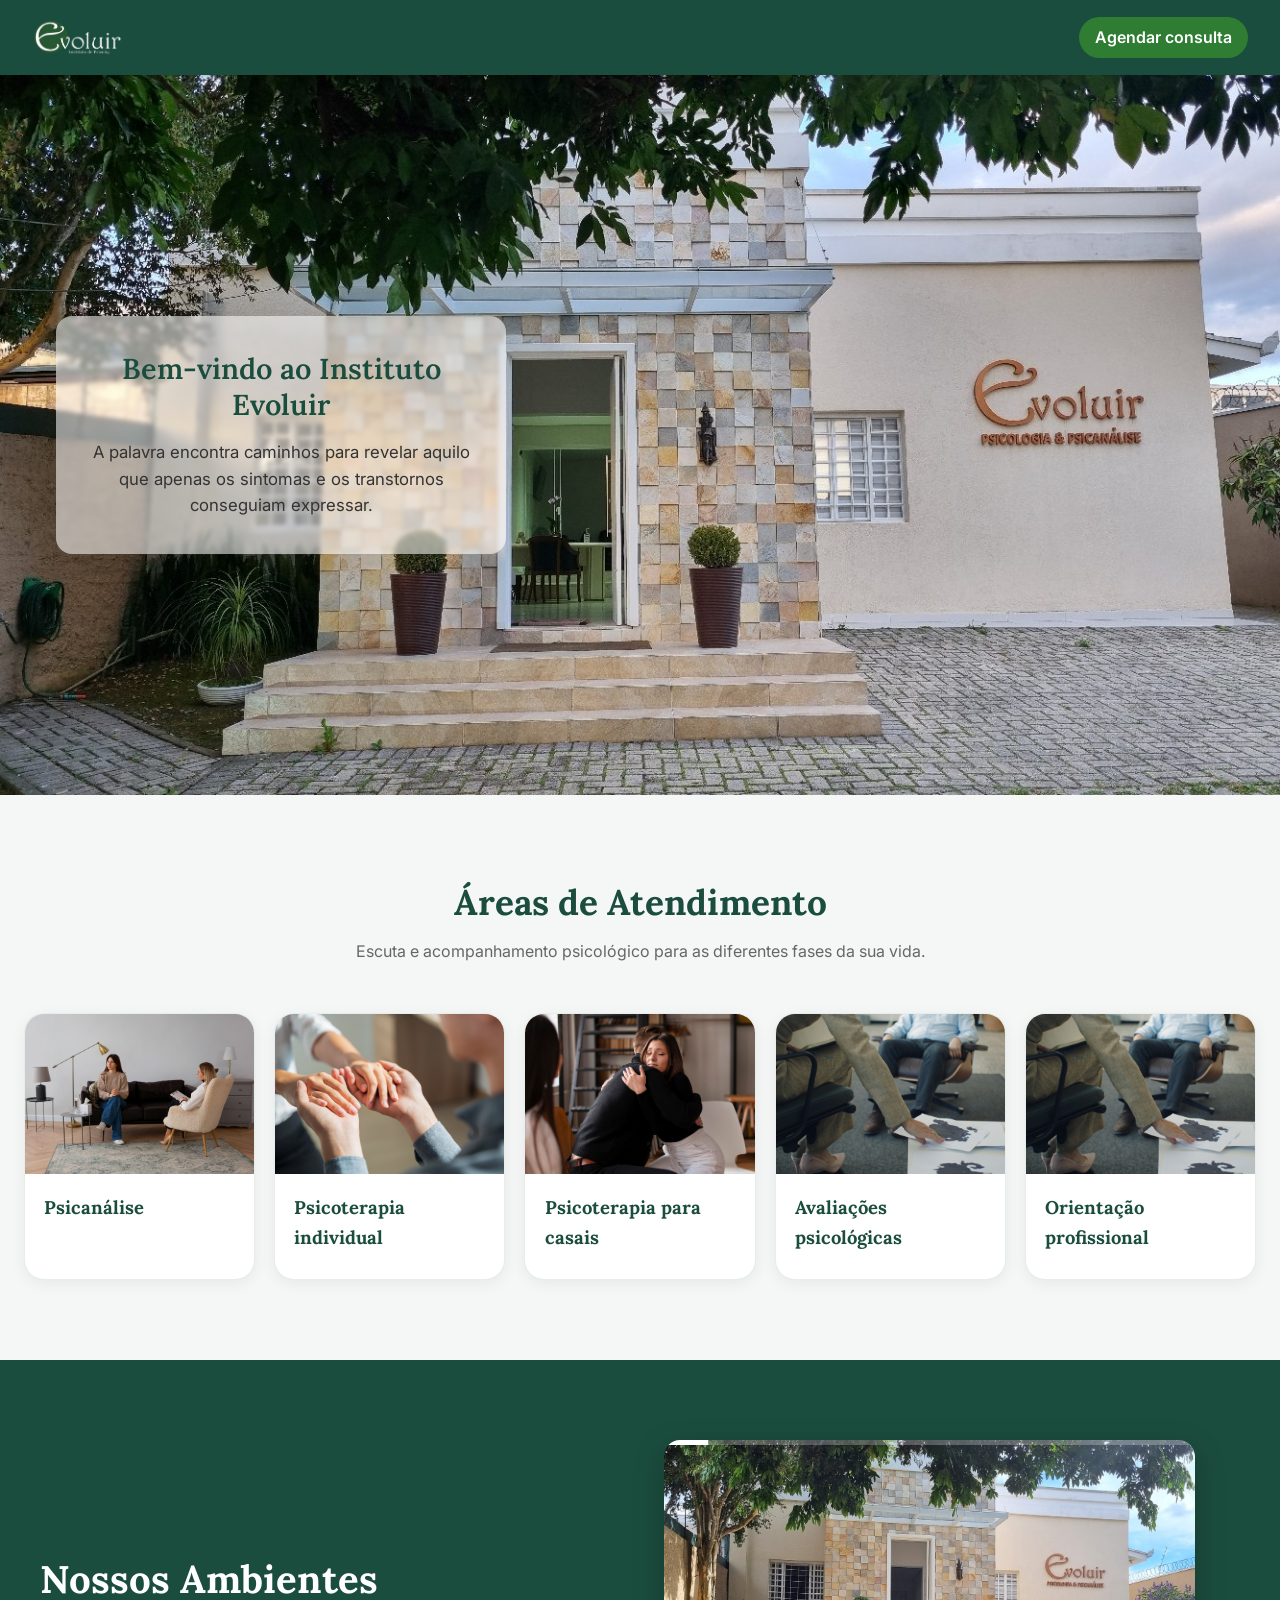
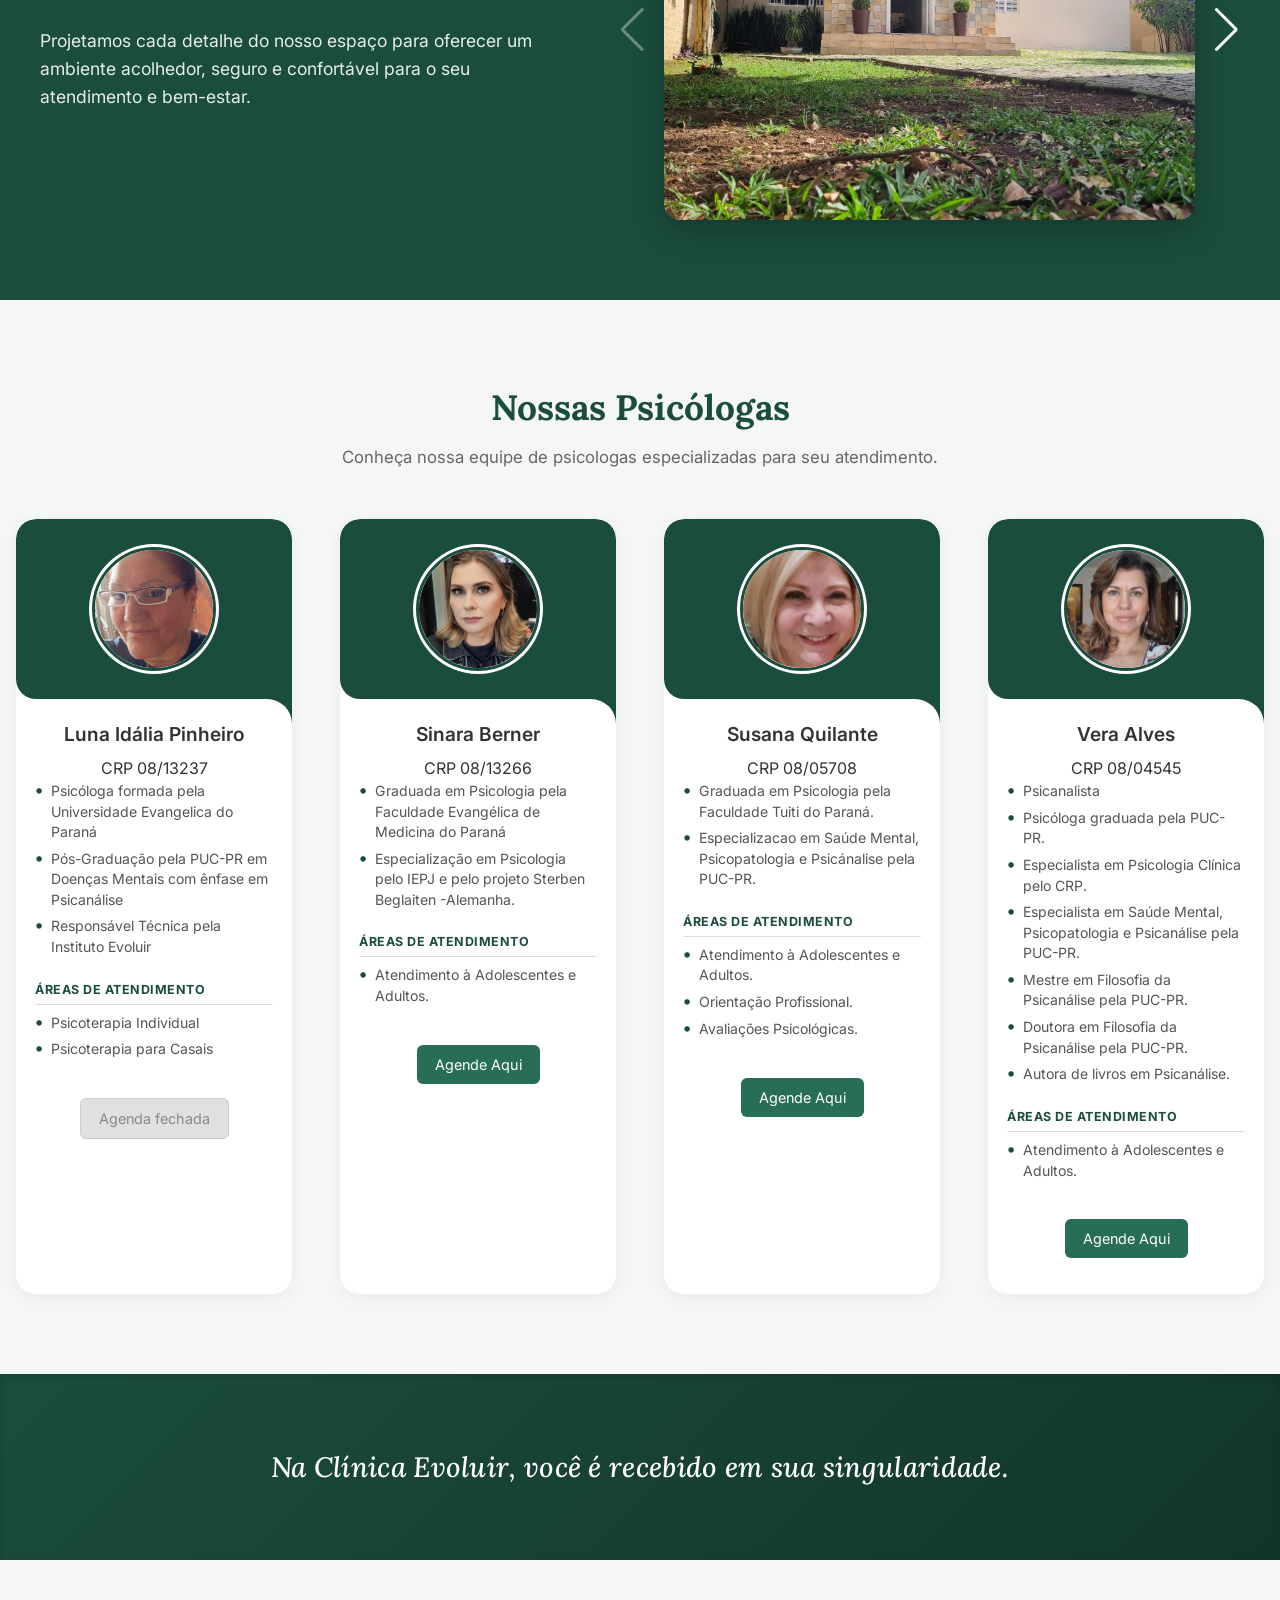
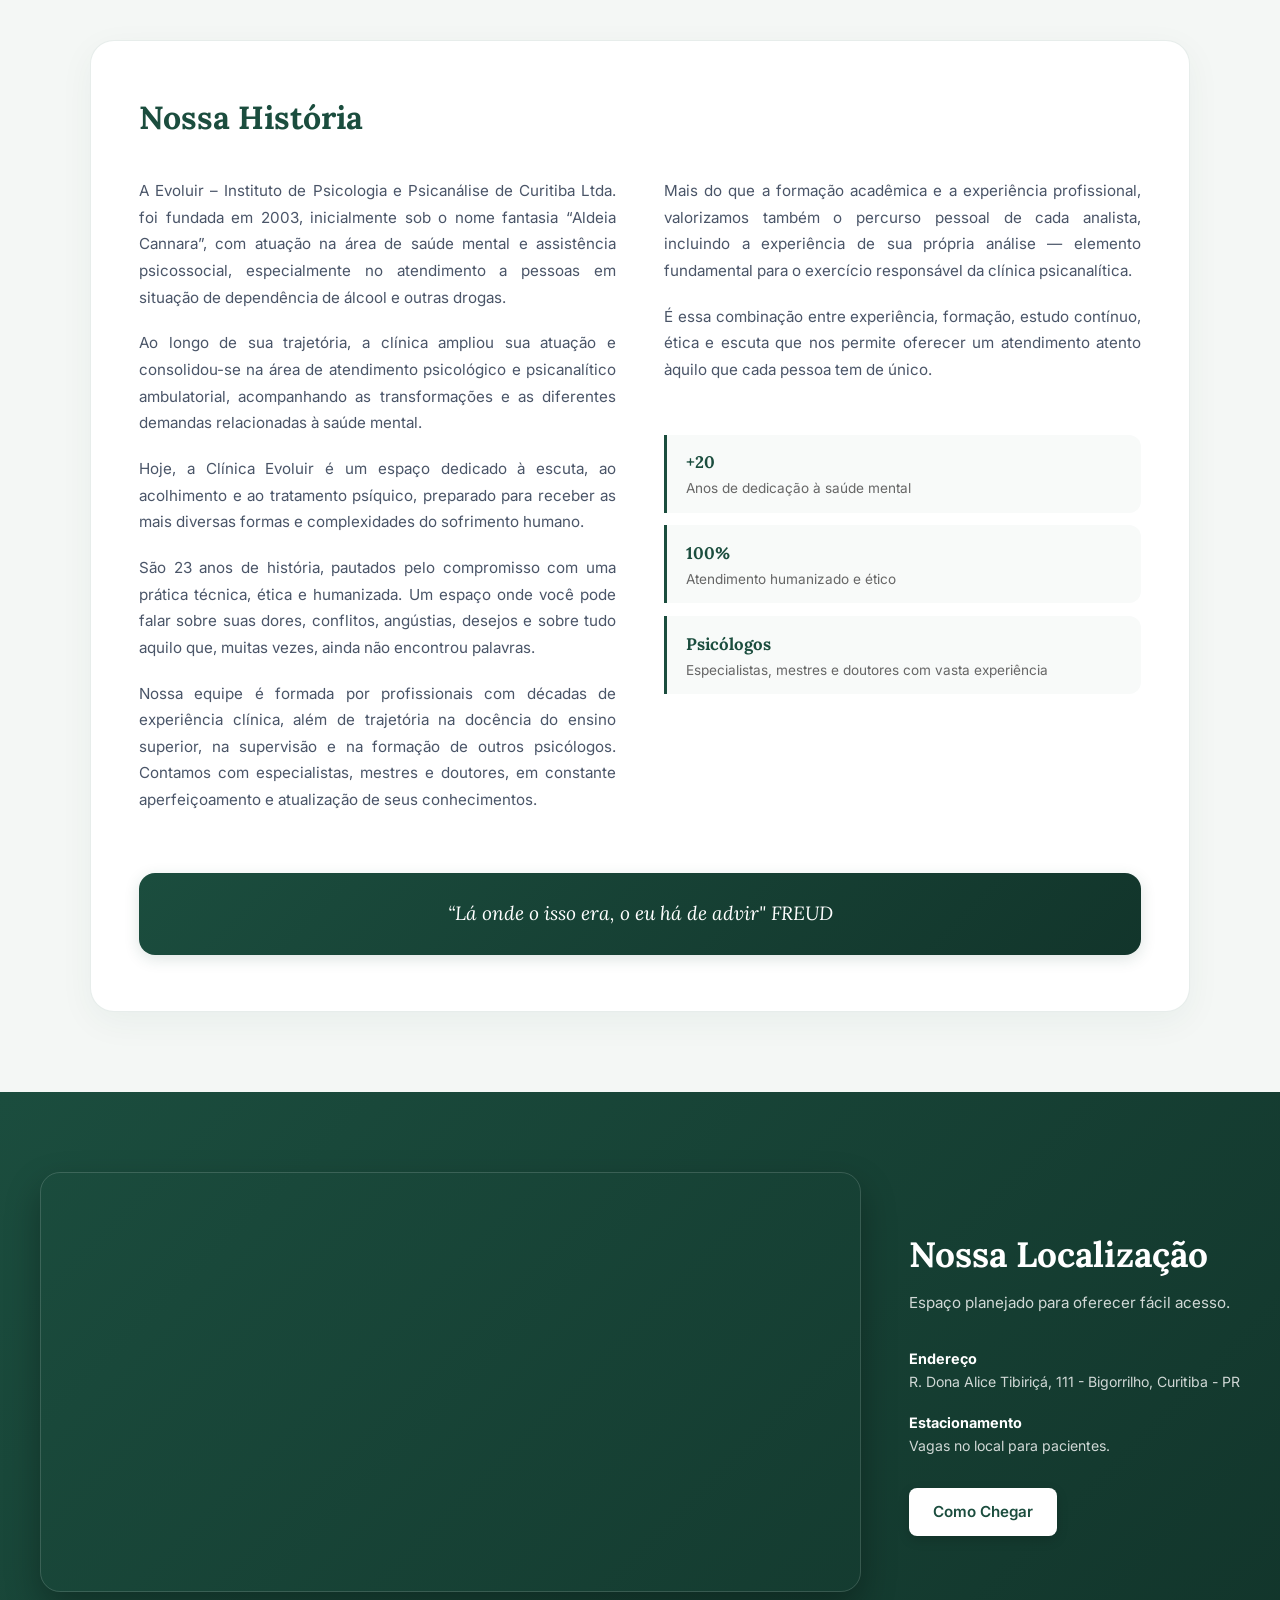
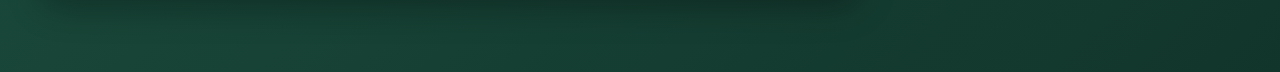
==== commit 215c0e52: "Duplicate image removed from the "Ambientes" images" ====
--- a/index.html
+++ b/index.html
@@ -36,7 +36,7 @@
         <section class="services">
                 <div class="services-header">
                     <h2>Áreas de Atendimento</h2>
-                    <p>Acompanhamento psicológico para as diferentes fases da sua vida.</p>
+                    <p>Escuta e acompanhamento psicológico para as diferentes fases da sua vida.</p>
                 </div>
             
                 <div class="services-grid">
@@ -111,7 +111,7 @@
                             </div>
 
                             <div class="swiper-slide">
-                                <img src="assets/porta.jpeg" alt="Sala 2" class="ambiente-img">
+                                <img src="assets/sala2.jpeg" alt="Sala 2" class="ambiente-img">
                             </div>
 
                             <div class="swiper-slide">
@@ -155,7 +155,7 @@
 
         <section class="profissionals" id="profissionais">
             <div class="professionals-header">
-                <h1>Nossas Psicologas</h1>
+                <h1>Nossas Psicólogas</h1>
                 <p>Conheça nossa equipe de psicologas especializadas para seu atendimento.</p>
             </div>
 
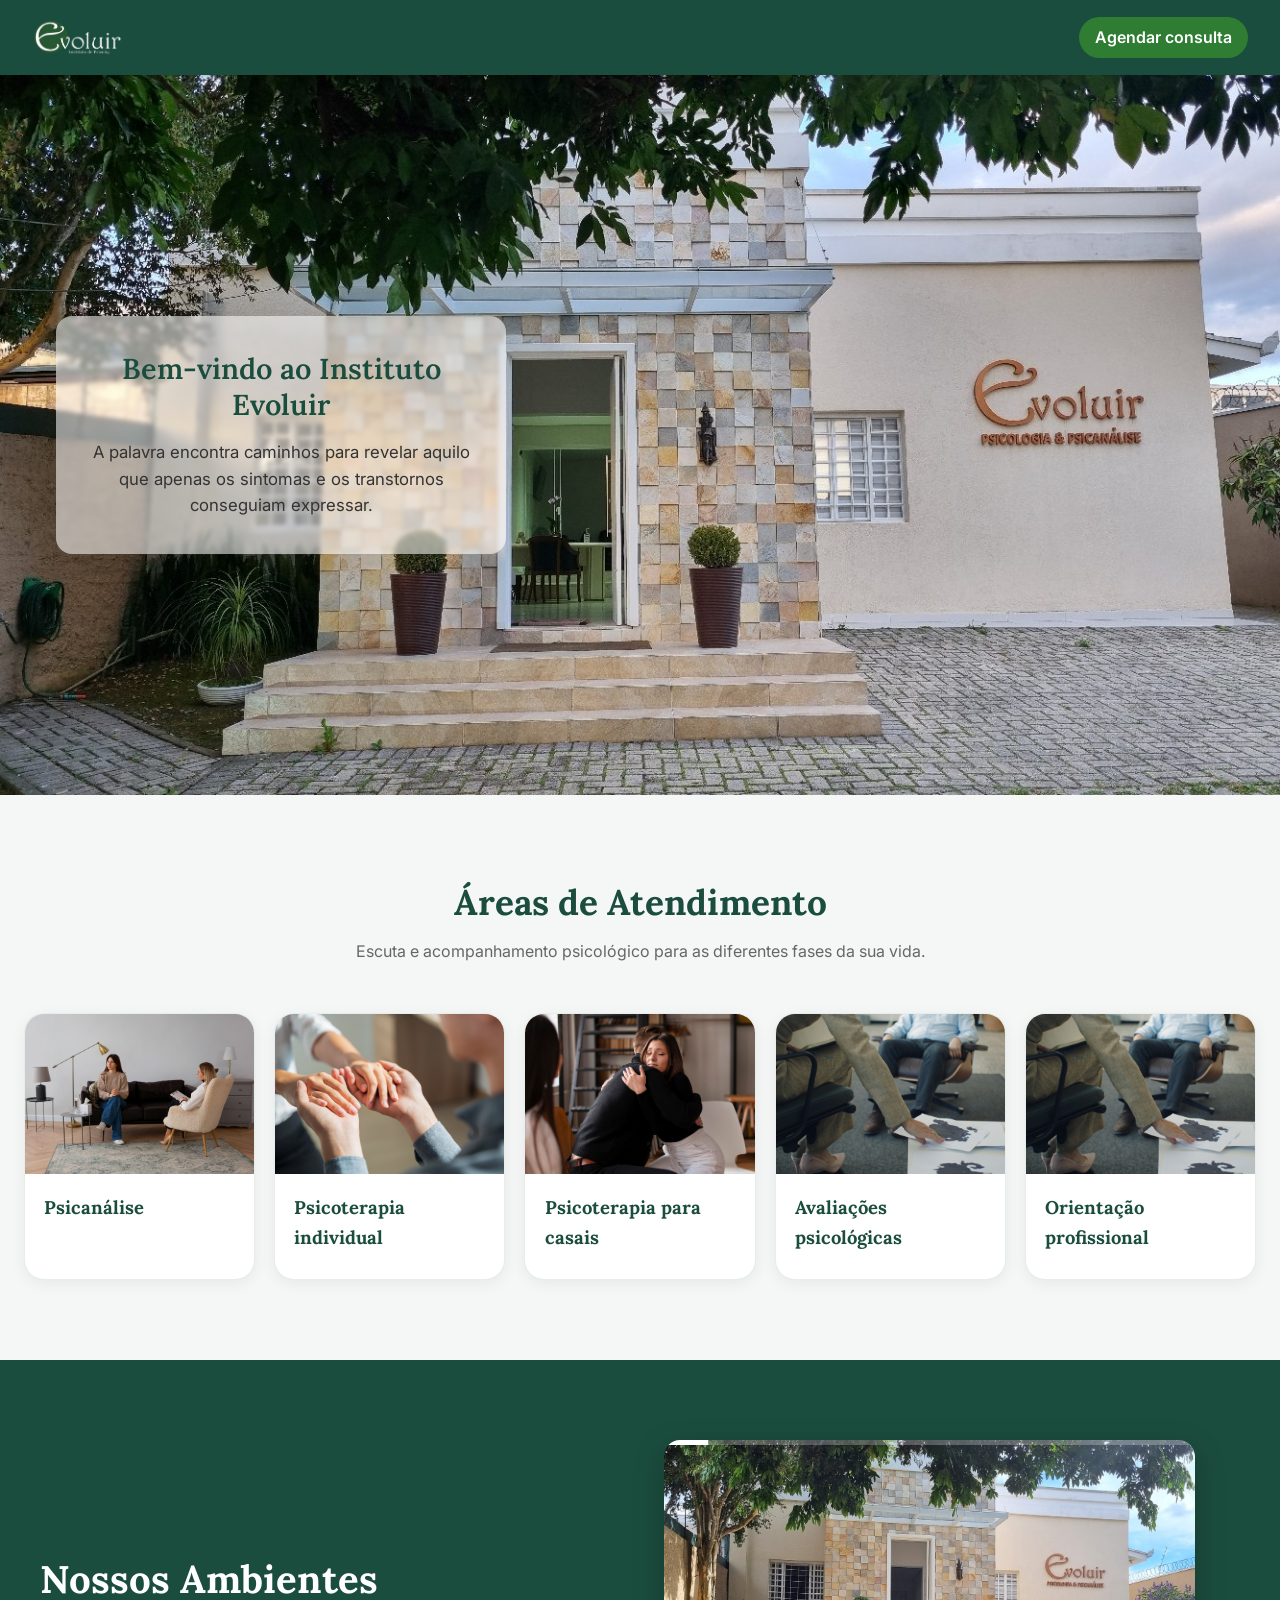
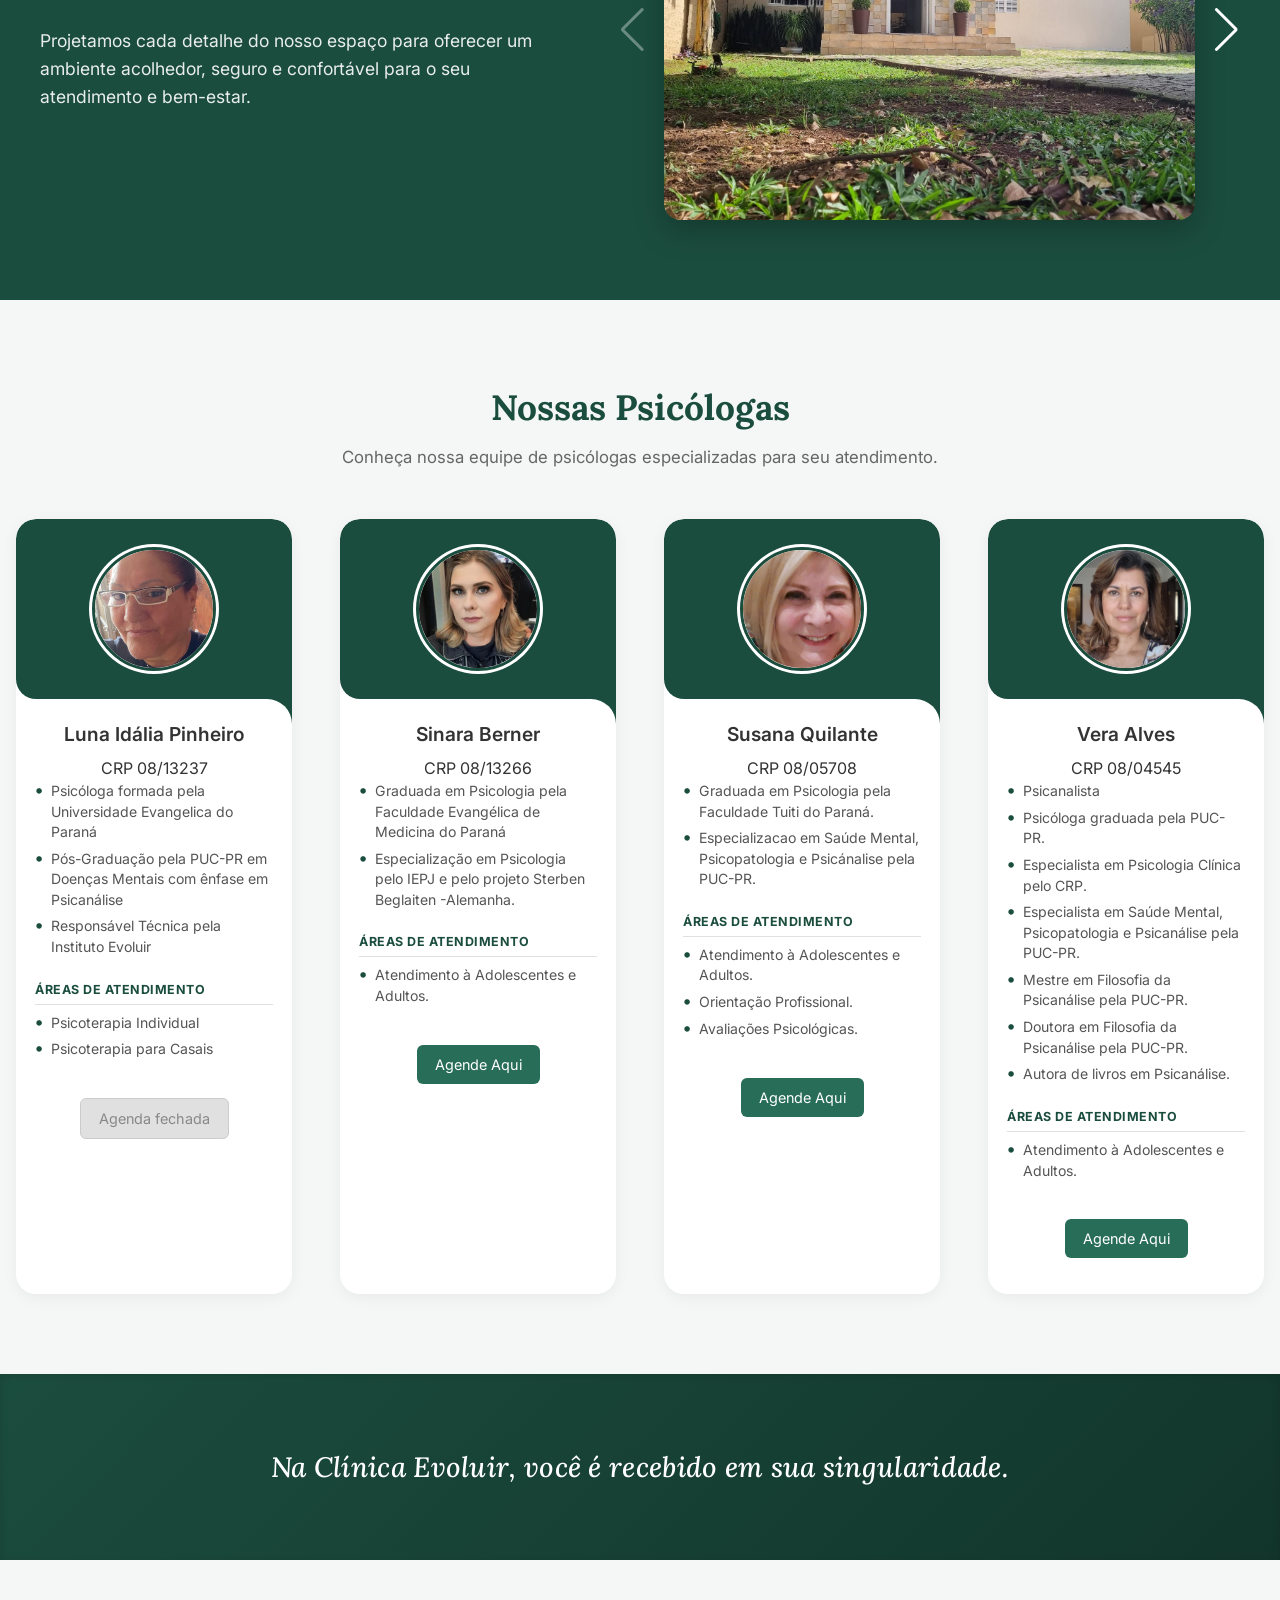
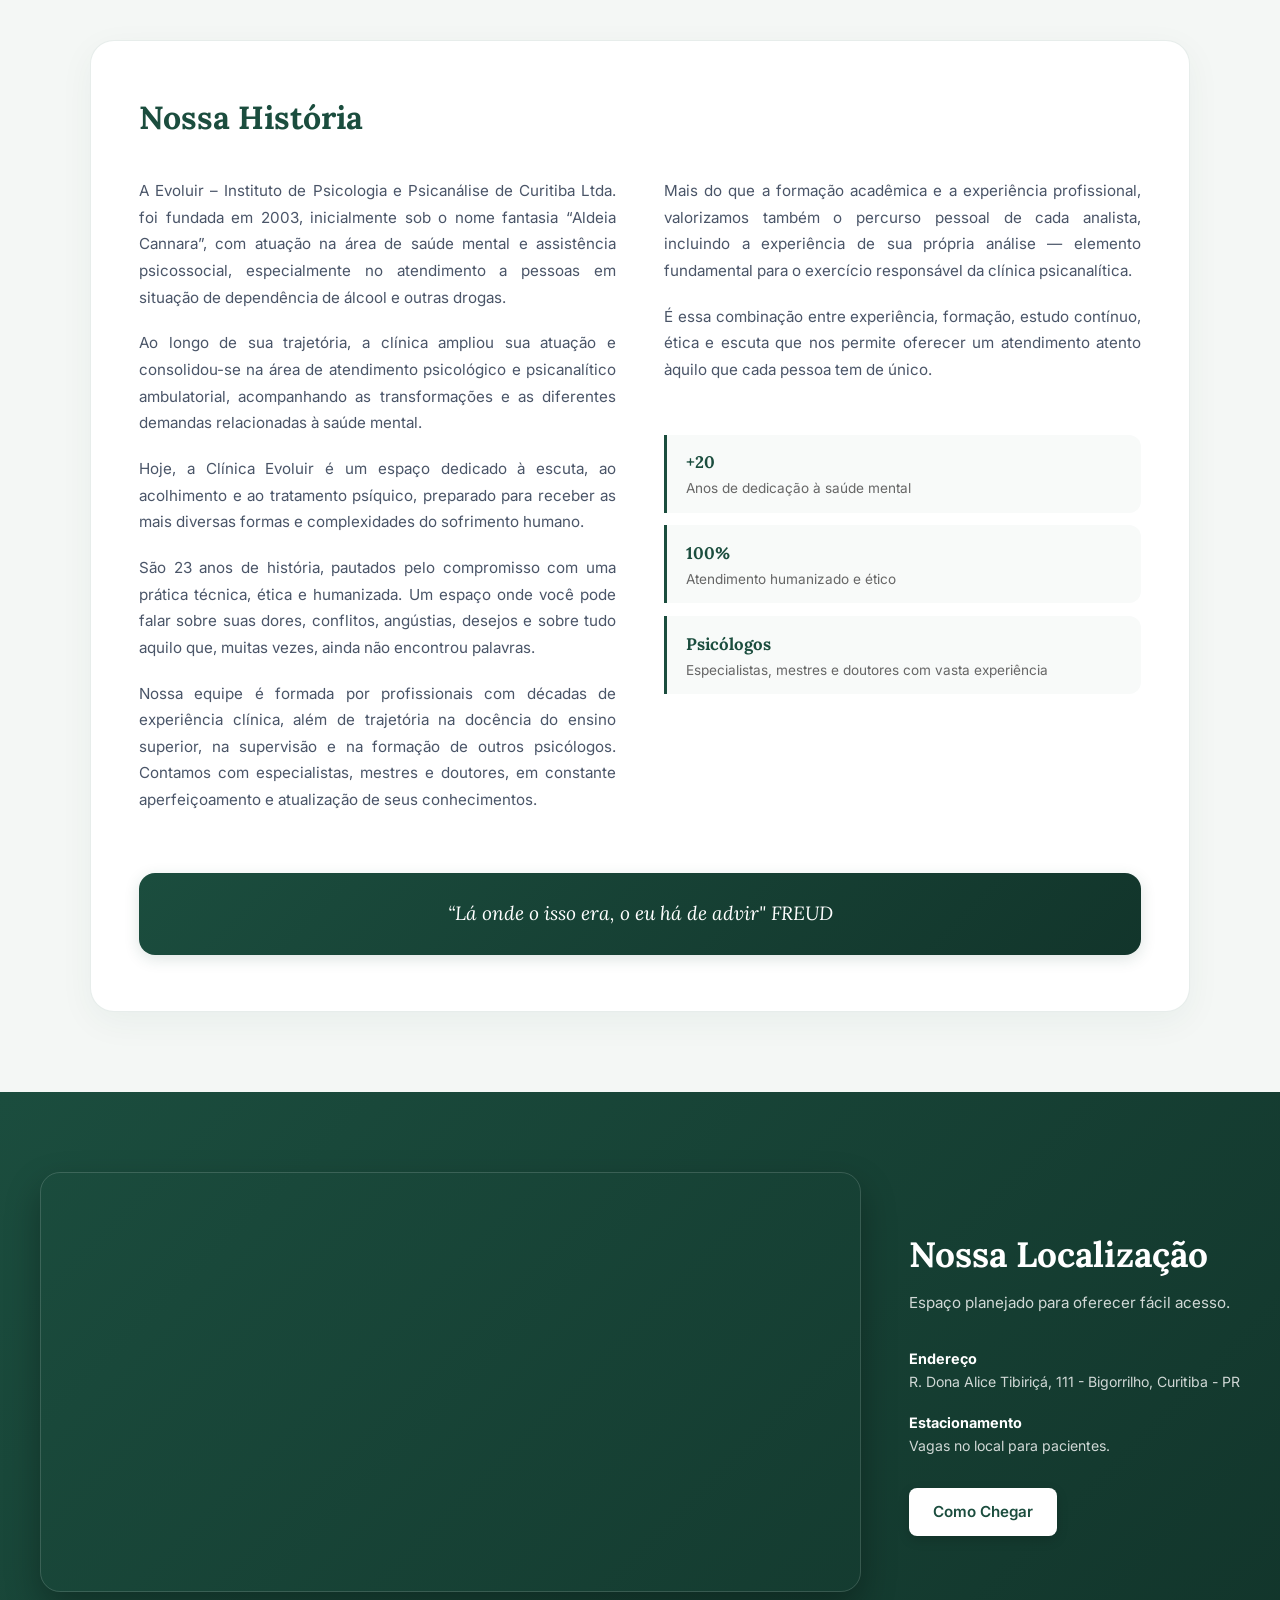
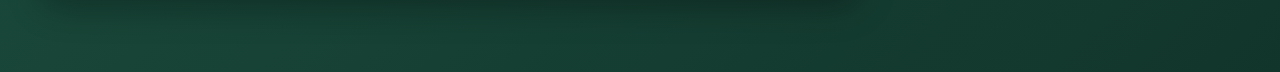
==== commit 4d57f49c: "writing error fixed" ====
--- a/index.html
+++ b/index.html
@@ -156,7 +156,7 @@
         <section class="profissionals" id="profissionais">
             <div class="professionals-header">
                 <h1>Nossas Psicólogas</h1>
-                <p>Conheça nossa equipe de psicologas especializadas para seu atendimento.</p>
+                <p>Conheça nossa equipe de psicólogas especializadas para seu atendimento.</p>
             </div>
 
             <div class="professionals-grid">
